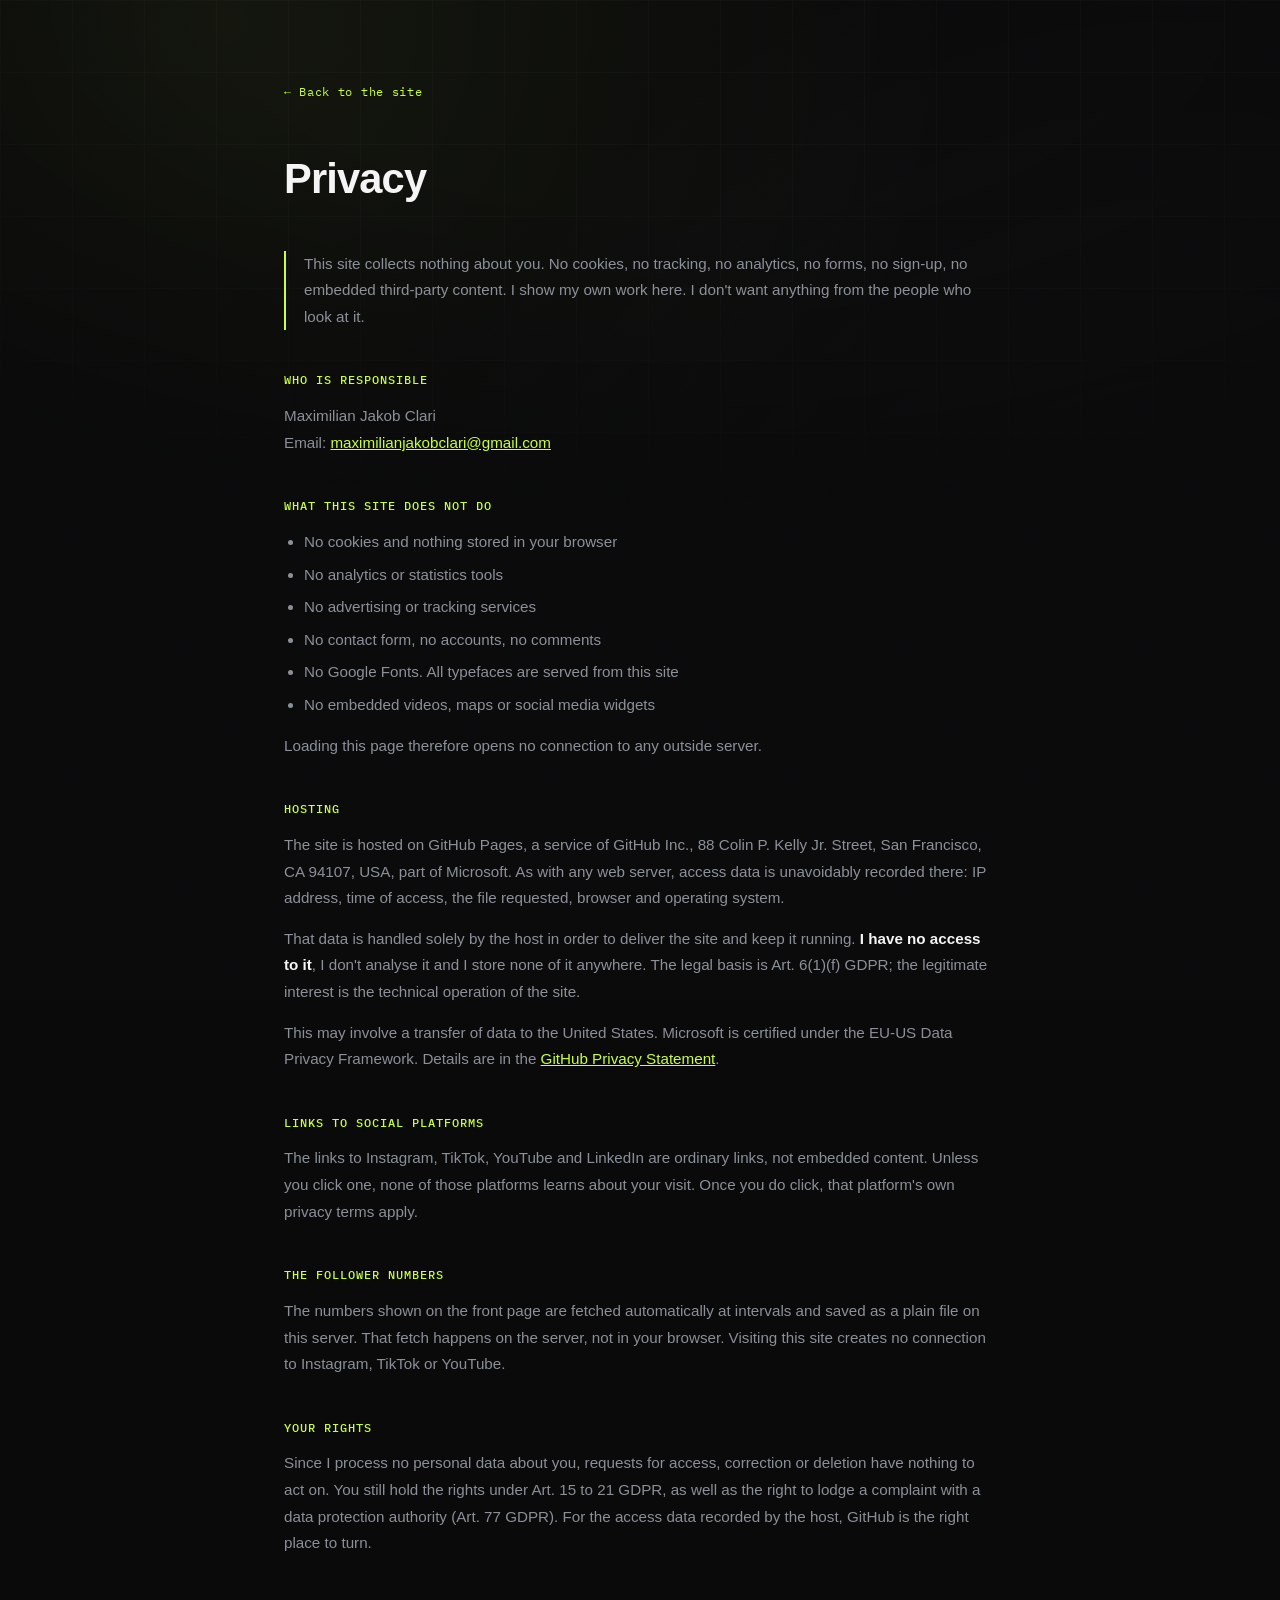
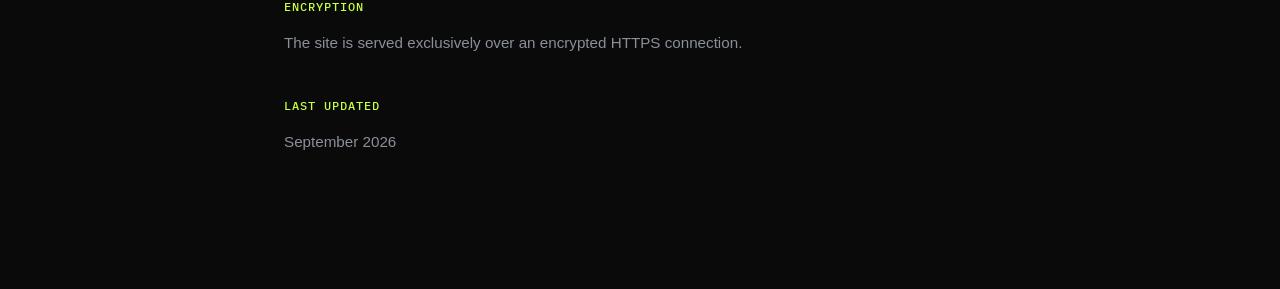
==== privacy.html @ 89ada07c "Add portfolio site Static single-page portfolio with a follower counter that syncs daily from YouTub" ====
<!DOCTYPE html>
<html lang="en">
<head>
<meta charset="UTF-8">
<meta name="viewport" content="width=device-width, initial-scale=1.0">
<title>Privacy — Maximilian Jakob Clari</title>
<meta name="robots" content="noindex">
<meta name="referrer" content="no-referrer">
<meta http-equiv="Content-Security-Policy" content="default-src 'none'; img-src 'self' data:; style-src 'self'; font-src 'self'; form-action 'none'; base-uri 'none'">
<link rel="icon" href="data:image/svg+xml,<svg xmlns=%22http://www.w3.org/2000/svg%22 viewBox=%220 0 100 100%22><rect width=%22100%22 height=%22100%22 fill=%22%230a0a0b%22/><text x=%2250%25%22 y=%2258%25%22 font-size=%2260%22 text-anchor=%22middle%22 fill=%22%23c8ff3f%22>M</text></svg>">
<link rel="stylesheet" href="fonts.css">
<link rel="stylesheet" href="style.css">
</head>
<body>
<div class="ambient"></div>
<div class="grain"></div>

<main class="legal">
  <a class="legal-back" href="index.html">&larr; Back to the site</a>
  <h1>Privacy</h1>

  <p class="legal-lead">
    This site collects nothing about you. No cookies, no tracking, no analytics,
    no forms, no sign-up, no embedded third-party content. I show my own work
    here. I don't want anything from the people who look at it.
  </p>

  <h2>Who is responsible</h2>
  <p>
    Maximilian Jakob Clari<br>
    Email: <a href="mailto:maximilianjakobclari@gmail.com">maximilianjakobclari@gmail.com</a>
  </p>

  <h2>What this site does not do</h2>
  <ul>
    <li>No cookies and nothing stored in your browser</li>
    <li>No analytics or statistics tools</li>
    <li>No advertising or tracking services</li>
    <li>No contact form, no accounts, no comments</li>
    <li>No Google Fonts. All typefaces are served from this site</li>
    <li>No embedded videos, maps or social media widgets</li>
  </ul>
  <p>
    Loading this page therefore opens no connection to any outside server.
  </p>

  <h2>Hosting</h2>
  <p>
    The site is hosted on GitHub Pages, a service of GitHub Inc.,
    88 Colin P. Kelly Jr. Street, San Francisco, CA 94107, USA, part of Microsoft.
    As with any web server, access data is unavoidably recorded there: IP address,
    time of access, the file requested, browser and operating system.
  </p>
  <p>
    That data is handled solely by the host in order to deliver the site and keep
    it running. <strong>I have no access to it</strong>, I don't analyse it and I
    store none of it anywhere. The legal basis is Art. 6(1)(f) GDPR; the
    legitimate interest is the technical operation of the site.
  </p>
  <p>
    This may involve a transfer of data to the United States. Microsoft is
    certified under the EU-US Data Privacy Framework. Details are in the
    <a href="https://docs.github.com/site-policy/privacy-policies/github-general-privacy-statement" target="_blank" rel="noopener noreferrer">GitHub Privacy Statement</a>.
  </p>

  <h2>Links to social platforms</h2>
  <p>
    The links to Instagram, TikTok, YouTube and LinkedIn are ordinary links, not
    embedded content. Unless you click one, none of those platforms learns about
    your visit. Once you do click, that platform's own privacy terms apply.
  </p>

  <h2>The follower numbers</h2>
  <p>
    The numbers shown on the front page are fetched automatically at intervals
    and saved as a plain file on this server. That fetch happens on the server,
    not in your browser. Visiting this site creates no connection to Instagram,
    TikTok or YouTube.
  </p>

  <h2>Your rights</h2>
  <p>
    Since I process no personal data about you, requests for access, correction
    or deletion have nothing to act on. You still hold the rights under
    Art. 15 to 21 GDPR, as well as the right to lodge a complaint with a data
    protection authority (Art. 77 GDPR). For the access data recorded by the
    host, GitHub is the right place to turn.
  </p>

  <h2>Encryption</h2>
  <p>
    The site is served exclusively over an encrypted HTTPS connection.
  </p>

  <h2>Last updated</h2>
  <p>September 2026</p>
</main>
</body>
</html>
---- fonts.css ----
/* Self-hosted so no visitor request ever reaches Google's servers.
   Subset to latin + latin-ext, which covers German umlauts. */

/* latin-ext */
@font-face {
  font-family: 'Bricolage Grotesque';
  font-style: normal;
  font-weight: 500;
  font-stretch: 100%;
  font-display: swap;
  src: url(assets/fonts/bricolage-grotesque-500-normal-latin-ext.woff2) format('woff2');
  unicode-range: U+0100-02BA, U+02BD-02C5, U+02C7-02CC, U+02CE-02D7, U+02DD-02FF, U+0304, U+0308, U+0329, U+1D00-1DBF, U+1E00-1E9F, U+1EF2-1EFF, U+2020, U+20A0-20AB, U+20AD-20C0, U+2113, U+2C60-2C7F, U+A720-A7FF;
}
/* latin */
@font-face {
  font-family: 'Bricolage Grotesque';
  font-style: normal;
  font-weight: 500;
  font-stretch: 100%;
  font-display: swap;
  src: url(assets/fonts/bricolage-grotesque-500-normal-latin.woff2) format('woff2');
  unicode-range: U+0000-00FF, U+0131, U+0152-0153, U+02BB-02BC, U+02C6, U+02DA, U+02DC, U+0304, U+0308, U+0329, U+2000-206F, U+20AC, U+2122, U+2191, U+2193, U+2212, U+2215, U+FEFF, U+FFFD;
}
/* latin-ext */
@font-face {
  font-family: 'Bricolage Grotesque';
  font-style: normal;
  font-weight: 600;
  font-stretch: 100%;
  font-display: swap;
  src: url(assets/fonts/bricolage-grotesque-600-normal-latin-ext.woff2) format('woff2');
  unicode-range: U+0100-02BA, U+02BD-02C5, U+02C7-02CC, U+02CE-02D7, U+02DD-02FF, U+0304, U+0308, U+0329, U+1D00-1DBF, U+1E00-1E9F, U+1EF2-1EFF, U+2020, U+20A0-20AB, U+20AD-20C0, U+2113, U+2C60-2C7F, U+A720-A7FF;
}
/* latin */
@font-face {
  font-family: 'Bricolage Grotesque';
  font-style: normal;
  font-weight: 600;
  font-stretch: 100%;
  font-display: swap;
  src: url(assets/fonts/bricolage-grotesque-600-normal-latin.woff2) format('woff2');
  unicode-range: U+0000-00FF, U+0131, U+0152-0153, U+02BB-02BC, U+02C6, U+02DA, U+02DC, U+0304, U+0308, U+0329, U+2000-206F, U+20AC, U+2122, U+2191, U+2193, U+2212, U+2215, U+FEFF, U+FFFD;
}
/* latin-ext */
@font-face {
  font-family: 'Bricolage Grotesque';
  font-style: normal;
  font-weight: 700;
  font-stretch: 100%;
  font-display: swap;
  src: url(assets/fonts/bricolage-grotesque-700-normal-latin-ext.woff2) format('woff2');
  unicode-range: U+0100-02BA, U+02BD-02C5, U+02C7-02CC, U+02CE-02D7, U+02DD-02FF, U+0304, U+0308, U+0329, U+1D00-1DBF, U+1E00-1E9F, U+1EF2-1EFF, U+2020, U+20A0-20AB, U+20AD-20C0, U+2113, U+2C60-2C7F, U+A720-A7FF;
}
/* latin */
@font-face {
  font-family: 'Bricolage Grotesque';
  font-style: normal;
  font-weight: 700;
  font-stretch: 100%;
  font-display: swap;
  src: url(assets/fonts/bricolage-grotesque-700-normal-latin.woff2) format('woff2');
  unicode-range: U+0000-00FF, U+0131, U+0152-0153, U+02BB-02BC, U+02C6, U+02DA, U+02DC, U+0304, U+0308, U+0329, U+2000-206F, U+20AC, U+2122, U+2191, U+2193, U+2212, U+2215, U+FEFF, U+FFFD;
}
/* latin-ext */
@font-face {
  font-family: 'IBM Plex Mono';
  font-style: normal;
  font-weight: 400;
  font-display: swap;
  src: url(assets/fonts/ibm-plex-mono-400-normal-latin-ext.woff2) format('woff2');
  unicode-range: U+0100-02BA, U+02BD-02C5, U+02C7-02CC, U+02CE-02D7, U+02DD-02FF, U+0304, U+0308, U+0329, U+1D00-1DBF, U+1E00-1E9F, U+1EF2-1EFF, U+2020, U+20A0-20AB, U+20AD-20C0, U+2113, U+2C60-2C7F, U+A720-A7FF;
}
/* latin */
@font-face {
  font-family: 'IBM Plex Mono';
  font-style: normal;
  font-weight: 400;
  font-display: swap;
  src: url(assets/fonts/ibm-plex-mono-400-normal-latin.woff2) format('woff2');
  unicode-range: U+0000-00FF, U+0131, U+0152-0153, U+02BB-02BC, U+02C6, U+02DA, U+02DC, U+0304, U+0308, U+0329, U+2000-206F, U+20AC, U+2122, U+2191, U+2193, U+2212, U+2215, U+FEFF, U+FFFD;
}
/* latin-ext */
@font-face {
  font-family: 'IBM Plex Mono';
  font-style: normal;
  font-weight: 500;
  font-display: swap;
  src: url(assets/fonts/ibm-plex-mono-500-normal-latin-ext.woff2) format('woff2');
  unicode-range: U+0100-02BA, U+02BD-02C5, U+02C7-02CC, U+02CE-02D7, U+02DD-02FF, U+0304, U+0308, U+0329, U+1D00-1DBF, U+1E00-1E9F, U+1EF2-1EFF, U+2020, U+20A0-20AB, U+20AD-20C0, U+2113, U+2C60-2C7F, U+A720-A7FF;
}
/* latin */
@font-face {
  font-family: 'IBM Plex Mono';
  font-style: normal;
  font-weight: 500;
  font-display: swap;
  src: url(assets/fonts/ibm-plex-mono-500-normal-latin.woff2) format('woff2');
  unicode-range: U+0000-00FF, U+0131, U+0152-0153, U+02BB-02BC, U+02C6, U+02DA, U+02DC, U+0304, U+0308, U+0329, U+2000-206F, U+20AC, U+2122, U+2191, U+2193, U+2212, U+2215, U+FEFF, U+FFFD;
}
/* latin-ext */
@font-face {
  font-family: 'Instrument Sans';
  font-style: normal;
  font-weight: 400;
  font-stretch: 100%;
  font-display: swap;
  src: url(assets/fonts/instrument-sans-400-normal-latin-ext.woff2) format('woff2');
  unicode-range: U+0100-02BA, U+02BD-02C5, U+02C7-02CC, U+02CE-02D7, U+02DD-02FF, U+0304, U+0308, U+0329, U+1D00-1DBF, U+1E00-1E9F, U+1EF2-1EFF, U+2020, U+20A0-20AB, U+20AD-20C0, U+2113, U+2C60-2C7F, U+A720-A7FF;
}
/* latin */
@font-face {
  font-family: 'Instrument Sans';
  font-style: normal;
  font-weight: 400;
  font-stretch: 100%;
  font-display: swap;
  src: url(assets/fonts/instrument-sans-400-normal-latin.woff2) format('woff2');
  unicode-range: U+0000-00FF, U+0131, U+0152-0153, U+02BB-02BC, U+02C6, U+02DA, U+02DC, U+0304, U+0308, U+0329, U+2000-206F, U+20AC, U+2122, U+2191, U+2193, U+2212, U+2215, U+FEFF, U+FFFD;
}
/* latin-ext */
@font-face {
  font-family: 'Instrument Sans';
  font-style: normal;
  font-weight: 500;
  font-stretch: 100%;
  font-display: swap;
  src: url(assets/fonts/instrument-sans-500-normal-latin-ext.woff2) format('woff2');
  unicode-range: U+0100-02BA, U+02BD-02C5, U+02C7-02CC, U+02CE-02D7, U+02DD-02FF, U+0304, U+0308, U+0329, U+1D00-1DBF, U+1E00-1E9F, U+1EF2-1EFF, U+2020, U+20A0-20AB, U+20AD-20C0, U+2113, U+2C60-2C7F, U+A720-A7FF;
}
/* latin */
@font-face {
  font-family: 'Instrument Sans';
  font-style: normal;
  font-weight: 500;
  font-stretch: 100%;
  font-display: swap;
  src: url(assets/fonts/instrument-sans-500-normal-latin.woff2) format('woff2');
  unicode-range: U+0000-00FF, U+0131, U+0152-0153, U+02BB-02BC, U+02C6, U+02DA, U+02DC, U+0304, U+0308, U+0329, U+2000-206F, U+20AC, U+2122, U+2191, U+2193, U+2212, U+2215, U+FEFF, U+FFFD;
}
/* latin-ext */
@font-face {
  font-family: 'Instrument Sans';
  font-style: normal;
  font-weight: 600;
  font-stretch: 100%;
  font-display: swap;
  src: url(assets/fonts/instrument-sans-600-normal-latin-ext.woff2) format('woff2');
  unicode-range: U+0100-02BA, U+02BD-02C5, U+02C7-02CC, U+02CE-02D7, U+02DD-02FF, U+0304, U+0308, U+0329, U+1D00-1DBF, U+1E00-1E9F, U+1EF2-1EFF, U+2020, U+20A0-20AB, U+20AD-20C0, U+2113, U+2C60-2C7F, U+A720-A7FF;
}
/* latin */
@font-face {
  font-family: 'Instrument Sans';
  font-style: normal;
  font-weight: 600;
  font-stretch: 100%;
  font-display: swap;
  src: url(assets/fonts/instrument-sans-600-normal-latin.woff2) format('woff2');
  unicode-range: U+0000-00FF, U+0131, U+0152-0153, U+02BB-02BC, U+02C6, U+02DA, U+02DC, U+0304, U+0308, U+0329, U+2000-206F, U+20AC, U+2122, U+2191, U+2193, U+2212, U+2215, U+FEFF, U+FFFD;
}
/* latin-ext */
@font-face {
  font-family: 'Instrument Serif';
  font-style: italic;
  font-weight: 400;
  font-display: swap;
  src: url(assets/fonts/instrument-serif-400-italic-latin-ext.woff2) format('woff2');
  unicode-range: U+0100-02BA, U+02BD-02C5, U+02C7-02CC, U+02CE-02D7, U+02DD-02FF, U+0304, U+0308, U+0329, U+1D00-1DBF, U+1E00-1E9F, U+1EF2-1EFF, U+2020, U+20A0-20AB, U+20AD-20C0, U+2113, U+2C60-2C7F, U+A720-A7FF;
}
/* latin */
@font-face {
  font-family: 'Instrument Serif';
  font-style: italic;
  font-weight: 400;
  font-display: swap;
  src: url(assets/fonts/instrument-serif-400-italic-latin.woff2) format('woff2');
  unicode-range: U+0000-00FF, U+0131, U+0152-0153, U+02BB-02BC, U+02C6, U+02DA, U+02DC, U+0304, U+0308, U+0329, U+2000-206F, U+20AC, U+2122, U+2191, U+2193, U+2212, U+2215, U+FEFF, U+FFFD;
}
/* latin-ext */
@font-face {
  font-family: 'Instrument Serif';
  font-style: normal;
  font-weight: 400;
  font-display: swap;
  src: url(assets/fonts/instrument-serif-400-normal-latin-ext.woff2) format('woff2');
  unicode-range: U+0100-02BA, U+02BD-02C5, U+02C7-02CC, U+02CE-02D7, U+02DD-02FF, U+0304, U+0308, U+0329, U+1D00-1DBF, U+1E00-1E9F, U+1EF2-1EFF, U+2020, U+20A0-20AB, U+20AD-20C0, U+2113, U+2C60-2C7F, U+A720-A7FF;
}
/* latin */
@font-face {
  font-family: 'Instrument Serif';
  font-style: normal;
  font-weight: 400;
  font-display: swap;
  src: url(assets/fonts/instrument-serif-400-normal-latin.woff2) format('woff2');
  unicode-range: U+0000-00FF, U+0131, U+0152-0153, U+02BB-02BC, U+02C6, U+02DA, U+02DC, U+0304, U+0308, U+0329, U+2000-206F, U+20AC, U+2122, U+2191, U+2193, U+2212, U+2215, U+FEFF, U+FFFD;
}
---- style.css ----
:root {
  --bg: #0a0a0b;
  --bg-elevated: #111214;
  --border: rgba(255, 255, 255, 0.08);
  --border-strong: rgba(255, 255, 255, 0.18);
  --text: #f5f5f6;
  --text-dim: #8a8f98;
  --text-faint: #55585f;
  --accent: #c8ff3f;
  --accent-dim: rgba(200, 255, 63, 0.12);
  --font-serif: 'Instrument Serif', serif;
  --font-display: 'Bricolage Grotesque', sans-serif;
  --font-body: 'Instrument Sans', sans-serif;
  --font-mono: 'IBM Plex Mono', monospace;
  --sidebar-w: 280px;
}

* { margin: 0; padding: 0; box-sizing: border-box; }

html { scroll-behavior: smooth; }

body {
  background: var(--bg);
  color: var(--text);
  font-family: var(--font-body);
  font-size: 15px;
  line-height: 1.5;
}

body.modal-open { overflow: hidden; }

a { color: inherit; }

/* Grain overlay */
.grain {
  position: fixed;
  inset: -100px;
  z-index: 100;
  pointer-events: none;
  opacity: 0.045;
  mix-blend-mode: overlay;
  background-image: url("data:image/svg+xml,%3Csvg xmlns='http://www.w3.org/2000/svg' width='120' height='120'%3E%3Cfilter id='n'%3E%3CfeTurbulence type='fractalNoise' baseFrequency='0.9' numOctaves='2' stitchTiles='stitch'/%3E%3C/filter%3E%3Crect width='100%25' height='100%25' filter='url(%23n)'/%3E%3C/svg%3E");
}

/* Ambient background — a faint grid plus one slow-drifting glow, so the page
   has depth without turning into a gradient wallpaper. Sits behind everything. */
.ambient {
  position: fixed;
  inset: 0;
  z-index: -1;
  pointer-events: none;
  background-image:
    linear-gradient(rgba(255, 255, 255, 0.021) 1px, transparent 1px),
    linear-gradient(90deg, rgba(255, 255, 255, 0.021) 1px, transparent 1px);
  background-size: 72px 72px;
  -webkit-mask-image: radial-gradient(ellipse 90% 60% at 50% 0%, #000 35%, transparent 100%);
  mask-image: radial-gradient(ellipse 90% 60% at 50% 0%, #000 35%, transparent 100%);
}

.ambient::after {
  content: "";
  position: absolute;
  inset: -25%;
  background:
    radial-gradient(circle at 28% 18%, rgba(200, 255, 63, 0.05), transparent 42%),
    radial-gradient(circle at 78% 68%, rgba(255, 255, 255, 0.035), transparent 46%);
  animation: ambient-drift 32s ease-in-out infinite alternate;
}

@keyframes ambient-drift {
  to { transform: translate3d(3%, -4%, 0) scale(1.1); }
}

/* Abstract board scan for the chess tile — a checkerboard being read by a
   sweeping scan line. Placeholder visual, no image asset needed. */
.board-viz {
  position: relative;
  width: 100%;
  max-width: 230px;
  aspect-ratio: 1;
  margin: 32px 0;
  border: 1px solid var(--border);
  overflow: hidden;
  background-image: repeating-conic-gradient(
    rgba(255, 255, 255, 0.045) 0% 25%,
    transparent 0% 50%
  );
  background-size: 25% 25%;
}

.board-viz::before {
  content: "";
  position: absolute;
  inset: 0;
  background: linear-gradient(
    transparent 0%,
    rgba(200, 255, 63, 0.16) 45%,
    rgba(200, 255, 63, 0.3) 50%,
    rgba(200, 255, 63, 0.16) 55%,
    transparent 100%
  );
  height: 34%;
  animation: board-scan 4.2s cubic-bezier(0.6, 0, 0.4, 1) infinite;
}

.board-viz::after {
  content: "";
  position: absolute;
  inset: 10px;
  opacity: 0.4;
  background:
    linear-gradient(var(--accent), var(--accent)) 0 0 / 13px 1px no-repeat,
    linear-gradient(var(--accent), var(--accent)) 0 0 / 1px 13px no-repeat,
    linear-gradient(var(--accent), var(--accent)) 100% 0 / 13px 1px no-repeat,
    linear-gradient(var(--accent), var(--accent)) 100% 0 / 1px 13px no-repeat,
    linear-gradient(var(--accent), var(--accent)) 0 100% / 13px 1px no-repeat,
    linear-gradient(var(--accent), var(--accent)) 0 100% / 1px 13px no-repeat,
    linear-gradient(var(--accent), var(--accent)) 100% 100% / 13px 1px no-repeat,
    linear-gradient(var(--accent), var(--accent)) 100% 100% / 1px 13px no-repeat;
}

@keyframes board-scan {
  0%   { transform: translateY(-120%); }
  50%  { transform: translateY(320%); }
  100% { transform: translateY(-120%); }
}

@media (prefers-reduced-motion: reduce) {
  .ambient::after, .board-viz::before { animation: none; }
}

/* Intro splash — the JS derives its timing from the word count, so editing
   the sentence in index.html needs no changes here. */
.splash {
  position: fixed;
  inset: 0;
  z-index: 200;
  display: flex;
  flex-direction: column;
  align-items: center;
  justify-content: center;
  gap: 40px;
  padding: 32px;
  background: var(--bg);
  transition: opacity 0.55s ease, visibility 0.55s;
}

.splash.done {
  opacity: 0;
  visibility: hidden;
  pointer-events: none;
}

.splash-line {
  font-family: var(--font-display);
  font-size: clamp(1.5rem, 4.4vw, 3rem);
  font-weight: 700;
  letter-spacing: -0.02em;
  line-height: 1.25;
  max-width: 16ch;
  text-align: center;
}

.splash-line em {
  font-family: var(--font-serif);
  font-style: italic;
  font-weight: 400;
  color: var(--accent);
}

.splash-skip {
  font-family: var(--font-mono);
  font-size: 0.68rem;
  letter-spacing: 0.12em;
  text-transform: uppercase;
  color: var(--text-faint);
  opacity: 0;
  animation: splash-skip-in 0.5s ease 1.4s forwards;
}

@keyframes splash-skip-in { to { opacity: 1; } }

body.splash-active { overflow: hidden; }

/* Without JavaScript nothing would ever add the classes that reveal content,
   so the page must render fully on its own. Lives here rather than in a
   <noscript><style> block, which the site's own CSP forbids. */
@media (scripting: none) {
  .splash { display: none; }
  .reveal { opacity: 1; transform: none; }
  .kw-inner { opacity: 1; transform: none; }
}

/* Mobile-only top bar — the sidebar is off-canvas on phones, so the name
   would otherwise be invisible until the menu is opened. */
.mobile-bar {
  display: none;
  position: fixed;
  top: 0;
  left: 0;
  right: 0;
  z-index: 40;
  align-items: center;
  gap: 10px;
  padding: 10px 16px;
  background: rgba(10, 10, 11, 0.92);
  backdrop-filter: blur(10px);
  border-bottom: 1px solid var(--border);
}

.mobile-bar-name { font-size: 0.85rem; font-weight: 600; }

.sidebar-backdrop {
  display: none;
  position: fixed;
  inset: 0;
  z-index: 45;
  background: rgba(4, 4, 5, 0.6);
  opacity: 0;
  transition: opacity 0.3s ease;
}

.sidebar-backdrop.show { opacity: 1; }

/* Mobile toggle */
.mobile-toggle {
  display: none;
  margin-left: auto;
  width: 38px;
  height: 38px;
  background: var(--bg-elevated);
  border: 1px solid var(--border);
  border-radius: 6px;
  flex-direction: column;
  align-items: center;
  justify-content: center;
  gap: 5px;
  padding: 0;
  cursor: pointer;
}

.mobile-toggle span {
  width: 18px;
  height: 1px;
  background: var(--text);
}

/* Sidebar */
.sidebar {
  position: fixed;
  top: 0;
  left: 0;
  width: var(--sidebar-w);
  height: 100vh;
  border-right: 1px solid var(--border);
  padding: 48px 32px;
  display: flex;
  flex-direction: column;
  justify-content: space-between;
  z-index: 50;
}

.sidebar-top { display: flex; gap: 12px; align-items: flex-start; }

/* Wordmark: initials read as a mark, unlike an abstract glyph nobody can place. */
.wordmark {
  font-family: var(--font-display);
  font-weight: 700;
  font-size: 0.95rem;
  letter-spacing: 0.02em;
  line-height: 1.4;
  white-space: nowrap;
}

.wordmark i { color: var(--accent); font-style: normal; }

.sidebar-name {
  font-size: 0.95rem;
  font-weight: 600;
  line-height: 1.4;
}

.sidebar-role {
  font-family: var(--font-mono);
  font-size: 0.72rem;
  color: var(--text-dim);
  margin-top: 4px;
  letter-spacing: 0.02em;
}

.sidebar-nav {
  display: flex;
  flex-direction: column;
  gap: 4px;
}

.nav-link {
  display: flex;
  align-items: center;
  gap: 10px;
  text-decoration: none;
  color: var(--text-faint);
  font-family: var(--font-mono);
  font-size: 0.8rem;
  padding: 8px 0;
  transition: color 0.25s;
  width: fit-content;
}

.nav-num { font-size: 0.7rem; color: var(--text-faint); transition: color 0.25s; }

.nav-link:hover, .nav-link.active { color: var(--text); }
.nav-link.active .nav-num { color: var(--accent); }

.sidebar-socials {
  display: flex;
  gap: 18px;
}

.sidebar-socials a {
  font-family: var(--font-mono);
  font-size: 0.72rem;
  text-decoration: none;
  color: var(--text-faint);
  transition: color 0.25s;
}

.sidebar-socials a:hover { color: var(--accent); }

/* Main */
main { margin-left: var(--sidebar-w); }

section {
  padding: 140px 72px;
  max-width: 1080px;
  margin: 0 auto;
}

.section-num {
  font-family: var(--font-mono);
  font-size: 0.75rem;
  color: var(--accent);
  letter-spacing: 0.05em;
  margin-bottom: 20px;
}

.section-title {
  font-family: var(--font-display);
  font-weight: 700;
  font-size: clamp(1.7rem, 3vw, 2.3rem);
  margin-bottom: 56px;
  letter-spacing: -0.01em;
}

/* Kinetic type + reveal */
.kw { display: inline-block; overflow: hidden; vertical-align: top; }
.kw-inner {
  display: inline-block;
  transform: translateY(115%);
  opacity: 0;
  transition: transform 0.75s cubic-bezier(0.19, 1, 0.22, 1), opacity 0.5s ease;
  transition-delay: var(--d, 0ms);
}
.kinetic.visible .kw-inner { transform: translateY(0); opacity: 1; }

.reveal {
  opacity: 0;
  transform: translateY(24px);
  transition: opacity 0.8s ease, transform 0.8s ease;
}
.reveal.visible { opacity: 1; transform: translateY(0); }

/* Intro */
.intro {
  min-height: 100vh;
  display: flex;
  flex-direction: column;
  justify-content: center;
  padding-top: 100px;
  padding-bottom: 100px;
}

.intro-copy { display: flex; flex-direction: column; justify-content: center; }

.eyebrow {
  font-family: var(--font-mono);
  color: var(--accent);
  font-size: 0.78rem;
  letter-spacing: 0.12em;
  margin-bottom: 28px;
}

.headline {
  font-family: var(--font-display);
  font-weight: 700;
  font-size: clamp(2.4rem, 5vw, 4rem);
  line-height: 1.1;
  letter-spacing: -0.02em;
  margin-bottom: 32px;
}

.headline em {
  font-family: var(--font-serif);
  font-style: italic;
  font-weight: 400;
  color: var(--accent);
}

.intro-sub {
  font-size: 1.05rem;
  color: var(--text-dim);
  max-width: 520px;
  line-height: 1.7;
  margin-bottom: 48px;
}

.intro-stats {
  display: flex;
  gap: 48px;
  margin-bottom: 56px;
  padding-top: 32px;
  border-top: 1px solid var(--border);
  max-width: 520px;
}

.stat { display: flex; flex-direction: column; gap: 6px; }

.stat-label {
  font-family: var(--font-mono);
  font-size: 0.7rem;
  color: var(--text-faint);
  letter-spacing: 0.05em;
}

.stat-val { font-family: var(--font-mono); font-size: 1.1rem; color: var(--text); }

.intro-links { display: flex; gap: 36px; }

.mag-link {
  display: inline-flex;
  align-items: center;
  gap: 8px;
  text-decoration: none;
  color: var(--text);
  font-weight: 500;
  font-size: 0.95rem;
  padding: 4px 0;
  border-bottom: 1px solid var(--border-strong);
  transition: border-color 0.3s, color 0.3s;
}

.mag-link span { transition: transform 0.3s; color: var(--accent); }
.mag-link:hover { color: var(--accent); border-color: var(--accent); }
.mag-link:hover span { transform: translateX(4px); }

/* Reach / orbit */
.orbit-wrap {
  position: relative;
  width: min(420px, 100%);
  aspect-ratio: 1;
  margin: 0 auto 32px;
  display: flex;
  align-items: center;
  justify-content: center;
}

.orbit-wrap::before {
  content: "";
  position: absolute;
  width: 81%;
  height: 81%;
  border: 1px dashed var(--border);
  border-radius: 50%;
}

.orbit-center {
  position: relative;
  z-index: 2;
  display: flex;
  flex-direction: column;
  align-items: center;
  gap: 8px;
  text-align: center;
  pointer-events: none;
}

.orbit-total {
  font-family: var(--font-display);
  font-weight: 700;
  font-size: 3.2rem;
  letter-spacing: -0.02em;
  transition: color 0.3s;
}

.orbit-total-label {
  font-family: var(--font-mono);
  font-size: 0.72rem;
  color: var(--text-faint);
  letter-spacing: 0.06em;
  text-transform: uppercase;
}

.orbit-ring {
  position: absolute;
  inset: 0;
}

.orbit-node {
  position: absolute;
  top: 50%;
  left: 50%;
  transform: translate(-50%, -50%);
  display: flex;
  flex-direction: column;
  align-items: center;
  gap: 4px;
  width: 76px;
  height: 76px;
  border-radius: 50%;
  background: var(--bg-elevated);
  border: 1px solid var(--border);
  text-decoration: none;
  color: var(--text-dim);
  justify-content: center;
  transition: border-color 0.3s, color 0.3s, background 0.3s;
}

.orbit-node.dimmed { opacity: 0.35; }

.orbit-node:hover, .orbit-node.hovered {
  border-color: var(--accent);
  color: var(--text);
  background: var(--accent-dim);
}

.orbit-icon { font-size: 0.95rem; color: var(--accent); }
.orbit-count { font-family: var(--font-mono); font-size: 0.75rem; }

.reach-updated {
  text-align: center;
  font-family: var(--font-mono);
  font-size: 0.72rem;
  color: var(--text-faint);
}



/* Bento grid */
.bento {
  display: grid;
  grid-template-columns: repeat(3, 1fr);
  grid-template-rows: auto auto;
  gap: 1px;
  background: var(--border);
  border: 1px solid var(--border);
}

.bento-tile {
  background: var(--bg);
  padding: 40px;
  display: flex;
  flex-direction: column;
  transition: background 0.3s;
}

.bento-tile[data-modal] { cursor: pointer; }

.bento-tile:hover { background: var(--bg-elevated); }

.bento-tile[data-modal]:focus-visible {
  outline: 1px solid var(--accent);
  outline-offset: -1px;
}

.tile-open {
  margin-top: 24px;
  font-family: var(--font-mono);
  font-size: 0.72rem;
  letter-spacing: 0.06em;
  color: var(--text-faint);
  transition: color 0.3s;
}

.tile-open i { font-style: normal; display: inline-block; transition: transform 0.3s; }

.bento-tile:hover .tile-open { color: var(--accent); }
.bento-tile:hover .tile-open i { transform: translateX(5px); }

.bento-flagship { grid-column: span 2; grid-row: span 2; }
.bento-stack { grid-row: span 1; }

.tile-top {
  display: flex;
  justify-content: space-between;
  align-items: center;
  margin-bottom: 24px;
}

.tile-tag {
  display: inline-flex;
  align-items: center;
  gap: 8px;
  font-family: var(--font-mono);
  font-size: 0.7rem;
  letter-spacing: 0.06em;
  color: var(--text-dim);
}

.tile-tag i {
  width: 6px;
  height: 6px;
  border-radius: 50%;
  background: currentColor;
}

.tag-live { color: var(--accent); }
.tag-live i { box-shadow: 0 0 6px var(--accent); animation: blink-dot 1.6s ease-in-out infinite; }
.tag-early { color: var(--text-dim); }
.tag-stack { color: var(--text-faint); }

@keyframes blink-dot { 50% { opacity: 0.3; } }

.tile-index {
  font-family: var(--font-mono);
  font-size: 0.7rem;
  color: var(--text-faint);
}

.bento-tile h3 {
  font-family: var(--font-display);
  font-weight: 700;
  font-size: 1.5rem;
  margin-bottom: 16px;
  letter-spacing: -0.01em;
}

.bento-flagship h3 { font-size: 2rem; }

.bento-tile p {
  color: var(--text-dim);
  line-height: 1.7;
  font-size: 0.92rem;
  flex-grow: 1;
}

.tile-tags { display: flex; gap: 8px; flex-wrap: wrap; margin-top: 24px; }

.tile-tags span {
  font-family: var(--font-mono);
  font-size: 0.68rem;
  padding: 5px 10px;
  border: 1px solid var(--border);
  color: var(--text-dim);
}

.stack-list { list-style: none; display: flex; flex-direction: column; gap: 14px; }

.stack-list li {
  font-family: var(--font-mono);
  font-size: 0.85rem;
  color: var(--text-dim);
  padding-left: 16px;
  position: relative;
}

.stack-list li::before {
  content: "→";
  position: absolute;
  left: 0;
  color: var(--accent);
}


/* Log */
.log-list { display: flex; flex-direction: column; }

.log-entry {
  display: grid;
  grid-template-columns: 110px 1fr;
  gap: 32px;
  padding: 26px 0;
  border-bottom: 1px solid var(--border);
  transition: padding-left 0.3s, border-color 0.3s;
  text-decoration: none;
  color: inherit;
}

.log-entry:hover { padding-left: 10px; border-color: var(--border-strong); }
.log-entry:hover .log-title { color: var(--accent); }
.log-title { transition: color 0.25s; }

.log-date { font-family: var(--font-mono); font-size: 0.8rem; color: var(--accent); }
.log-date-soon { color: var(--text-faint); font-size: 0.72rem; letter-spacing: 0.06em; text-transform: uppercase; }

.log-title { font-family: var(--font-display); font-weight: 600; font-size: 1.05rem; margin-bottom: 8px; }

.log-desc { color: var(--text-dim); line-height: 1.6; font-size: 0.92rem; }

/* Contact */
.headline-contact { margin-bottom: 20px; }

.contact-links {
  display: flex;
  gap: 32px;
  flex-wrap: wrap;
  margin-top: 40px;
}

/* Modal */
.modal {
  position: fixed;
  inset: 0;
  z-index: 120;
  display: flex;
  align-items: center;
  justify-content: center;
  padding: 40px 24px;
}

/* Must beat the display:flex above — the plain [hidden] UA rule loses to it */
.modal[hidden] { display: none; }

.modal-backdrop {
  position: absolute;
  inset: 0;
  background: rgba(4, 4, 5, 0.82);
  backdrop-filter: blur(6px);
  animation: fade-in 0.25s ease;
}

@keyframes fade-in { from { opacity: 0; } }

.modal-panel {
  position: relative;
  width: min(760px, 100%);
  max-height: 86vh;
  overflow-y: auto;
  background: var(--bg-elevated);
  border: 1px solid var(--border-strong);
  border-radius: 14px;
  padding: 56px;
  animation: modal-in 0.35s cubic-bezier(0.19, 1, 0.22, 1);
}

@keyframes modal-in {
  from { opacity: 0; transform: translateY(24px) scale(0.98); }
}

.modal-close {
  position: absolute;
  top: 20px;
  right: 20px;
  width: 34px;
  height: 34px;
  border-radius: 50%;
  background: transparent;
  border: 1px solid var(--border);
  color: var(--text-dim);
  font-size: 0.8rem;
  cursor: pointer;
  transition: all 0.25s;
}

.modal-close:hover { border-color: var(--accent); color: var(--accent); }

.modal-tag {
  display: inline-flex;
  align-items: center;
  gap: 8px;
  font-family: var(--font-mono);
  font-size: 0.72rem;
  letter-spacing: 0.06em;
  margin-bottom: 18px;
}

.modal-tag i {
  width: 6px;
  height: 6px;
  border-radius: 50%;
  background: currentColor;
}

.modal-title {
  font-family: var(--font-display);
  font-weight: 700;
  font-size: clamp(1.7rem, 3.4vw, 2.4rem);
  letter-spacing: -0.02em;
  margin-bottom: 20px;
}

.modal-lead {
  font-size: 1.05rem;
  line-height: 1.7;
  color: var(--text-dim);
  margin-bottom: 36px;
}

.modal-specs {
  display: grid;
  grid-template-columns: repeat(2, 1fr);
  gap: 1px;
  background: var(--border);
  border: 1px solid var(--border);
  margin-bottom: 40px;
}

.modal-specs div {
  background: var(--bg-elevated);
  padding: 18px 20px;
  display: flex;
  flex-direction: column;
  gap: 6px;
}

.modal-specs span {
  font-family: var(--font-mono);
  font-size: 0.68rem;
  color: var(--text-faint);
  letter-spacing: 0.05em;
  text-transform: uppercase;
}

.modal-specs strong { font-weight: 500; font-size: 0.92rem; }

.modal-h3 {
  font-family: var(--font-mono);
  font-size: 0.75rem;
  font-weight: 500;
  letter-spacing: 0.1em;
  text-transform: uppercase;
  color: var(--accent);
  margin-bottom: 14px;
}

.modal-text {
  color: var(--text-dim);
  line-height: 1.75;
  font-size: 0.95rem;
  margin-bottom: 36px;
}

.modal-steps {
  list-style: none;
  counter-reset: step;
  margin-bottom: 36px;
}

.modal-steps li {
  counter-increment: step;
  position: relative;
  padding-left: 42px;
  margin-bottom: 18px;
  color: var(--text-dim);
  line-height: 1.7;
  font-size: 0.95rem;
}

.modal-steps li::before {
  content: counter(step, decimal-leading-zero);
  position: absolute;
  left: 0;
  top: 1px;
  font-family: var(--font-mono);
  font-size: 0.75rem;
  color: var(--accent);
  border: 1px solid var(--border);
  border-radius: 4px;
  padding: 2px 6px;
}

.modal-steps strong { color: var(--text); font-weight: 600; }

.modal-links { display: flex; gap: 28px; flex-wrap: wrap; }

/* Legal pages */
.legal {
  margin: 0 auto;
  max-width: 760px;
  padding: 80px 24px 120px;
  position: relative;
  z-index: 2;
}

.legal-back {
  display: inline-block;
  font-family: var(--font-mono);
  font-size: 0.72rem;
  letter-spacing: 0.06em;
  color: var(--text-faint);
  text-decoration: none;
  margin-bottom: 48px;
  transition: color 0.25s;
}

.legal-back:hover { color: var(--accent); }

.legal h1 {
  font-family: var(--font-display);
  font-size: clamp(1.9rem, 4vw, 2.6rem);
  font-weight: 700;
  letter-spacing: -0.02em;
  margin-bottom: 40px;
}

.legal h2 {
  font-family: var(--font-mono);
  font-size: 0.78rem;
  font-weight: 500;
  letter-spacing: 0.08em;
  text-transform: uppercase;
  color: var(--accent);
  margin: 40px 0 14px;
}

.legal-lead {
  font-size: 1.05rem;
  line-height: 1.7;
  color: var(--text);
  border-left: 2px solid var(--accent);
  padding-left: 18px;
  margin-bottom: 40px;
}

.legal p, .legal li {
  color: var(--text-dim);
  line-height: 1.75;
  font-size: 0.95rem;
}

.legal p { margin-bottom: 14px; }
.legal ul { margin: 0 0 14px 20px; }
.legal li { margin-bottom: 6px; }
.legal strong { color: var(--text); font-weight: 600; }
.legal a { color: var(--accent); }
.legal code { font-family: var(--font-mono); font-size: 0.88em; }

/* Anything still needing real data before this goes live */
.todo {
  color: #ffc400;
  background: rgba(255, 196, 0, 0.1);
  padding: 1px 6px;
  border-radius: 3px;
  font-family: var(--font-mono);
  font-size: 0.85em;
}

.footer-legal { display: flex; gap: 18px; }

.footer-legal a {
  color: var(--text-faint);
  text-decoration: none;
  transition: color 0.25s;
}

.footer-legal a:hover { color: var(--accent); }

@media (max-width: 560px) {
  .legal { padding: 56px 18px 80px; }
  .legal h1 { margin-bottom: 28px; }
  .legal h2 { margin: 30px 0 10px; }
  .legal p, .legal li { font-size: 0.9rem; line-height: 1.65; }
}

/* Footer */
.footer {
  padding: 48px 72px 64px;
  border-top: 1px solid var(--border);
  color: var(--text-faint);
  font-family: var(--font-mono);
  font-size: 0.75rem;
  display: flex;
  justify-content: space-between;
  max-width: 1080px;
  margin: 0 auto;
}

/* Hover effects only where a real pointer exists — otherwise taps leave
   elements stuck in their hover state on touch screens. */
@media (hover: none) {
  .bento-tile:hover { background: var(--bg); }
  .log-entry:hover { padding-left: 0; }
  .tile-open { color: var(--accent); }
}

/* Responsive */
@media (max-width: 1000px) {
  .mobile-bar { display: flex; }
  .mobile-toggle { display: flex; }

  .sidebar {
    transform: translateX(-100%);
    transition: transform 0.3s ease;
    width: min(280px, 82vw);
    background: var(--bg);
    padding: 32px 28px;
  }
  .sidebar.open { transform: translateX(0); }
  .sidebar-backdrop { display: block; }

  main { margin-left: 0; }

  section { padding: 88px 22px; }
  .intro { padding-top: 110px; padding-bottom: 72px; min-height: auto; }

  .section-title { margin-bottom: 40px; }
  .intro-sub { margin-bottom: 32px; font-size: 1rem; }

  .footer { padding: 40px 22px 56px; flex-direction: column; gap: 8px; }

  .bento { grid-template-columns: 1fr; }
  .bento-flagship { grid-column: span 1; grid-row: span 1; }
  .bento-tile { padding: 28px 24px; }
  .bento-flagship { padding: 28px 24px; }
  .bento-flagship h3 { font-size: 1.5rem; }

  .intro-stats { flex-wrap: wrap; gap: 24px 36px; margin-bottom: 40px; }
  .intro-links { gap: 24px; flex-wrap: wrap; }
  .contact-links { gap: 18px; }

  .log-entry { grid-template-columns: 1fr; gap: 6px; }

  .modal { padding: 12px; }
  .modal-panel { padding: 36px 22px; max-height: 92vh; border-radius: 12px; }
  .modal-specs { grid-template-columns: 1fr; }
  .modal-close { top: 14px; right: 14px; }
  .modal-steps li { padding-left: 36px; }
}

/* Phones — tighter type and spacing so each block can be read at a glance
   instead of scrolling through a wall of text. */
@media (max-width: 560px) {
  section { padding: 60px 18px; }
  .intro { padding-top: 92px; padding-bottom: 56px; }
  .footer { padding: 32px 18px 44px; }

  .headline { font-size: clamp(2rem, 9.5vw, 2.6rem); margin-bottom: 22px; }
  .eyebrow { font-size: 0.68rem; letter-spacing: 0.1em; margin-bottom: 18px; }
  .section-num { font-size: 0.68rem; margin-bottom: 12px; }
  .section-title { font-size: 1.5rem; margin-bottom: 26px; }

  .intro-sub { font-size: 0.92rem; line-height: 1.6; margin-bottom: 20px; }
  .intro-stats { gap: 16px 26px; padding-top: 22px; margin-bottom: 28px; }
  .stat-val { font-size: 0.95rem; }
  .stat-label { font-size: 0.64rem; }
  .intro-links { gap: 18px; }
  .mag-link { font-size: 0.88rem; }

  .orbit-node { width: 58px; height: 58px; }
  .orbit-count { font-size: 0.62rem; }
  .orbit-total { font-size: 2.1rem; }
  .orbit-total-label { font-size: 0.62rem; }
  .reach-updated { font-size: 0.62rem; }

  .bento-tile { padding: 22px 18px; }
  .bento-tile h3, .bento-flagship h3 { font-size: 1.25rem; margin-bottom: 10px; }
  .bento-tile p { font-size: 0.88rem; line-height: 1.6; }
  .tile-tags { margin-top: 16px; gap: 6px; }
  .tile-tags span { font-size: 0.62rem; padding: 4px 8px; }
  .tile-open { margin-top: 16px; font-size: 0.66rem; }
  .board-viz { max-width: 140px; margin: 18px 0; }
  .stack-list { gap: 10px; }
  .stack-list li { font-size: 0.8rem; }

  .log-entry { padding: 18px 0; }
  .log-title { font-size: 0.98rem; margin-bottom: 5px; }
  .log-desc { font-size: 0.86rem; line-height: 1.55; }

  .modal-panel { padding: 30px 18px; }
  .modal-title { font-size: 1.5rem; margin-bottom: 14px; }
  .modal-lead { font-size: 0.95rem; line-height: 1.6; margin-bottom: 26px; }
  .modal-specs { margin-bottom: 28px; }
  .modal-specs div { padding: 14px 16px; }
  .modal-steps li { font-size: 0.9rem; margin-bottom: 12px; }

  .splash-line { max-width: 12ch; }
}
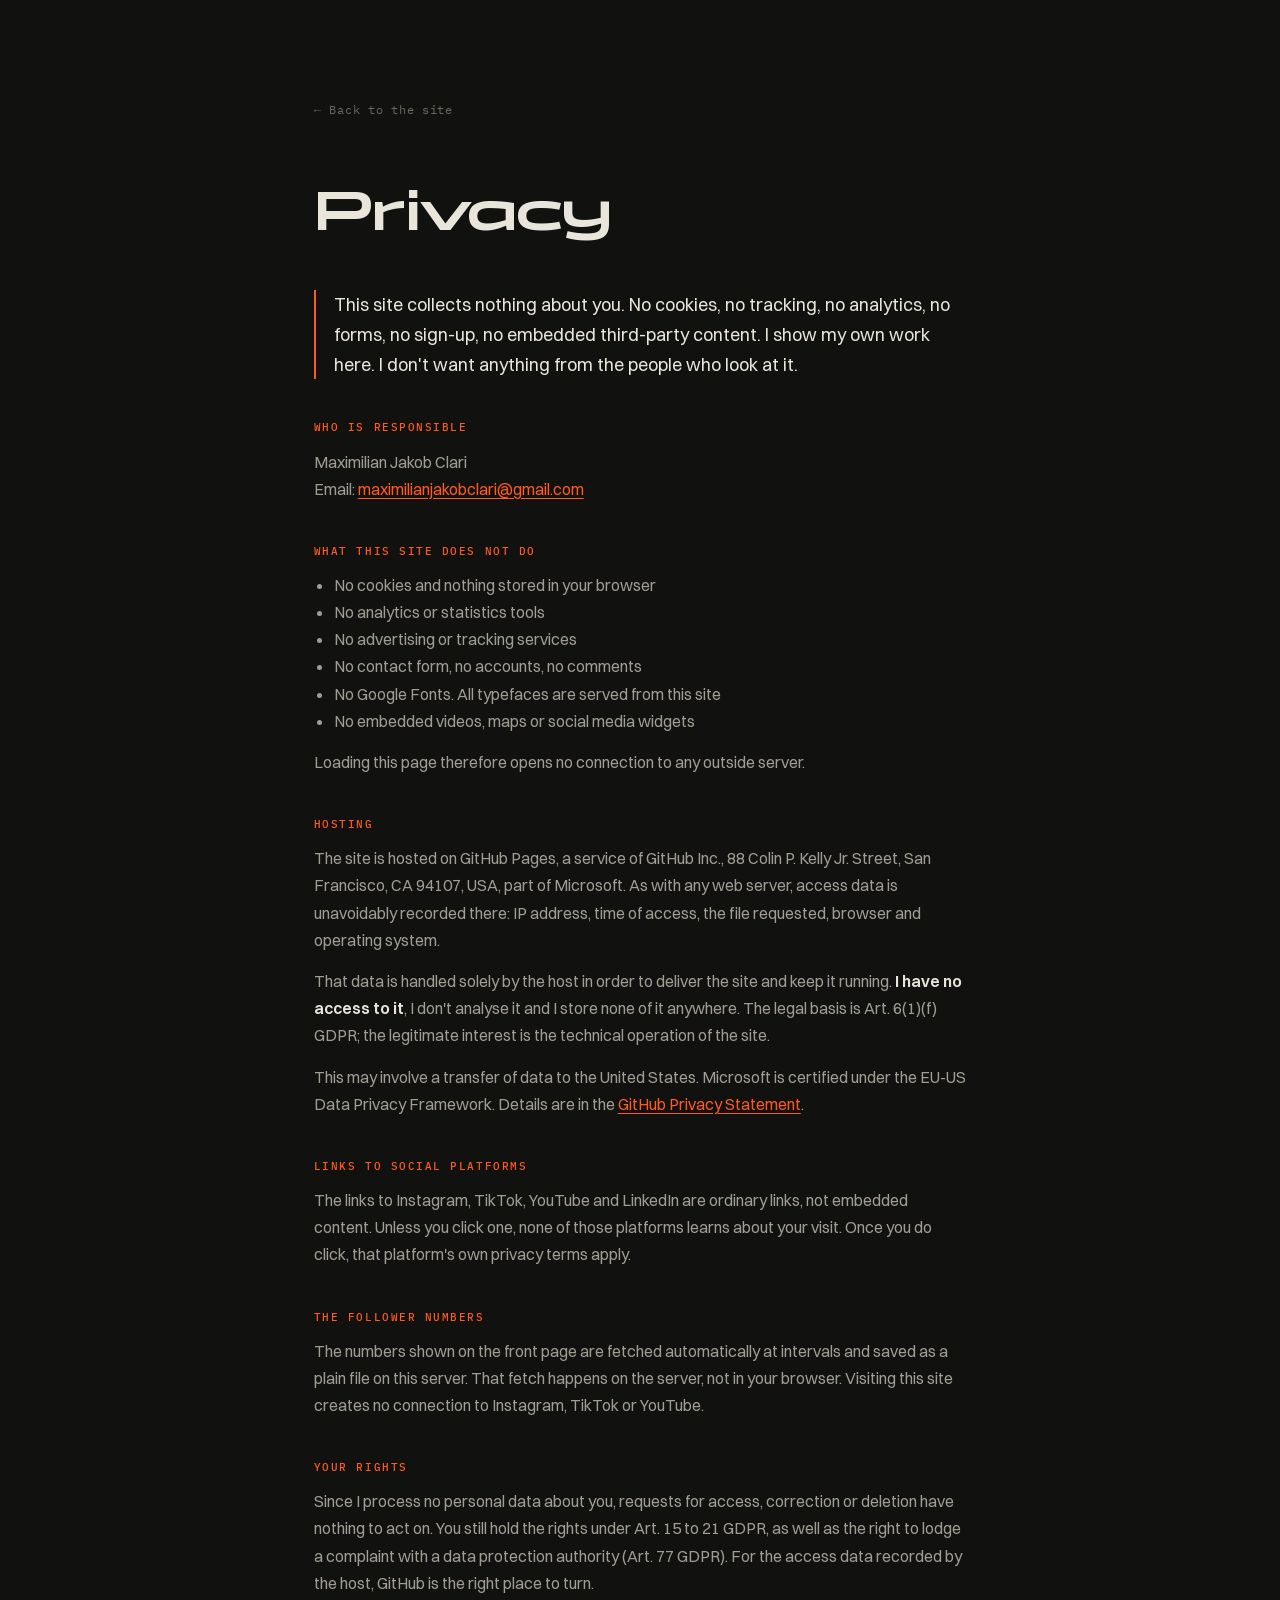
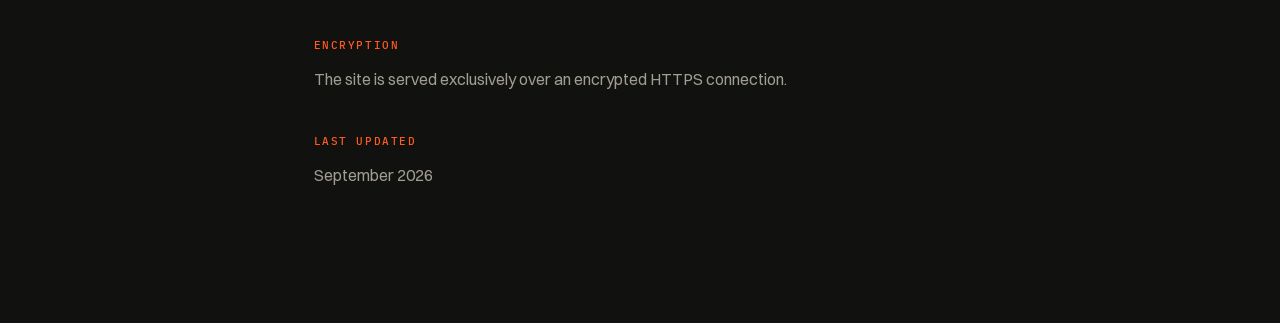
==== commit aed72a4d: "Redesign the site as a technical drawing sheet Each section becomes a numbered sheet, the navigation" ====
--- a/privacy.html
+++ b/privacy.html
@@ -7,13 +7,11 @@
 <meta name="robots" content="noindex">
 <meta name="referrer" content="no-referrer">
 <meta http-equiv="Content-Security-Policy" content="default-src 'none'; img-src 'self' data:; style-src 'self'; font-src 'self'; form-action 'none'; base-uri 'none'">
-<link rel="icon" href="data:image/svg+xml,<svg xmlns=%22http://www.w3.org/2000/svg%22 viewBox=%220 0 100 100%22><rect width=%22100%22 height=%22100%22 fill=%22%230a0a0b%22/><text x=%2250%25%22 y=%2258%25%22 font-size=%2260%22 text-anchor=%22middle%22 fill=%22%23c8ff3f%22>M</text></svg>">
+<link rel="icon" href="data:image/svg+xml,<svg xmlns=%22http://www.w3.org/2000/svg%22 viewBox=%220 0 100 100%22><rect width=%22100%22 height=%22100%22 fill=%22%23111110%22/><text x=%2250%25%22 y=%2260%25%22 font-size=%2258%22 font-family=%22monospace%22 text-anchor=%22middle%22 fill=%22%23ff5a1f%22>M</text></svg>">
 <link rel="stylesheet" href="fonts.css">
 <link rel="stylesheet" href="style.css">
 </head>
 <body>
-<div class="ambient"></div>
-<div class="grain"></div>
 
 <main class="legal">
   <a class="legal-back" href="index.html">&larr; Back to the site</a>
--- a/fonts.css
+++ b/fonts.css
@@ -1,66 +1,55 @@
-/* Self-hosted so no visitor request ever reaches Google's servers.
-   Subset to latin + latin-ext, which covers German umlauts. */
+/* Self-hosted so no visitor request ever reaches a third-party server.
+   Panchang and Switzer: Indian Type Foundry via Fontshare (ITF Free Font
+   License). IBM Plex Mono: SIL Open Font License. */
 
-/* latin-ext */
 @font-face {
-  font-family: 'Bricolage Grotesque';
+  font-family: 'Panchang';
+  src: url(assets/fonts/panchang-500-normal.woff2) format('woff2');
+  font-weight: 500;
   font-style: normal;
+  font-display: swap;
+}
+
+@font-face {
+  font-family: 'Panchang';
+  src: url(assets/fonts/panchang-600-normal.woff2) format('woff2');
+  font-weight: 600;
+  font-style: normal;
+  font-display: swap;
+}
+
+@font-face {
+  font-family: 'Switzer';
+  src: url(assets/fonts/switzer-400-normal.woff2) format('woff2');
+  font-weight: 400;
+  font-style: normal;
+  font-display: swap;
+}
+
+@font-face {
+  font-family: 'Switzer';
+  src: url(assets/fonts/switzer-400-italic.woff2) format('woff2');
+  font-weight: 400;
+  font-style: italic;
+  font-display: swap;
+}
+
+@font-face {
+  font-family: 'Switzer';
+  src: url(assets/fonts/switzer-500-normal.woff2) format('woff2');
   font-weight: 500;
-  font-stretch: 100%;
+  font-style: normal;
   font-display: swap;
-  src: url(assets/fonts/bricolage-grotesque-500-normal-latin-ext.woff2) format('woff2');
-  unicode-range: U+0100-02BA, U+02BD-02C5, U+02C7-02CC, U+02CE-02D7, U+02DD-02FF, U+0304, U+0308, U+0329, U+1D00-1DBF, U+1E00-1E9F, U+1EF2-1EFF, U+2020, U+20A0-20AB, U+20AD-20C0, U+2113, U+2C60-2C7F, U+A720-A7FF;
 }
-/* latin */
+
 @font-face {
-  font-family: 'Bricolage Grotesque';
+  font-family: 'Switzer';
+  src: url(assets/fonts/switzer-600-normal.woff2) format('woff2');
+  font-weight: 600;
   font-style: normal;
-  font-weight: 500;
-  font-stretch: 100%;
   font-display: swap;
-  src: url(assets/fonts/bricolage-grotesque-500-normal-latin.woff2) format('woff2');
-  unicode-range: U+0000-00FF, U+0131, U+0152-0153, U+02BB-02BC, U+02C6, U+02DA, U+02DC, U+0304, U+0308, U+0329, U+2000-206F, U+20AC, U+2122, U+2191, U+2193, U+2212, U+2215, U+FEFF, U+FFFD;
 }
-/* latin-ext */
-@font-face {
-  font-family: 'Bricolage Grotesque';
-  font-style: normal;
-  font-weight: 600;
-  font-stretch: 100%;
-  font-display: swap;
-  src: url(assets/fonts/bricolage-grotesque-600-normal-latin-ext.woff2) format('woff2');
-  unicode-range: U+0100-02BA, U+02BD-02C5, U+02C7-02CC, U+02CE-02D7, U+02DD-02FF, U+0304, U+0308, U+0329, U+1D00-1DBF, U+1E00-1E9F, U+1EF2-1EFF, U+2020, U+20A0-20AB, U+20AD-20C0, U+2113, U+2C60-2C7F, U+A720-A7FF;
-}
-/* latin */
-@font-face {
-  font-family: 'Bricolage Grotesque';
-  font-style: normal;
-  font-weight: 600;
-  font-stretch: 100%;
-  font-display: swap;
-  src: url(assets/fonts/bricolage-grotesque-600-normal-latin.woff2) format('woff2');
-  unicode-range: U+0000-00FF, U+0131, U+0152-0153, U+02BB-02BC, U+02C6, U+02DA, U+02DC, U+0304, U+0308, U+0329, U+2000-206F, U+20AC, U+2122, U+2191, U+2193, U+2212, U+2215, U+FEFF, U+FFFD;
-}
-/* latin-ext */
-@font-face {
-  font-family: 'Bricolage Grotesque';
-  font-style: normal;
-  font-weight: 700;
-  font-stretch: 100%;
-  font-display: swap;
-  src: url(assets/fonts/bricolage-grotesque-700-normal-latin-ext.woff2) format('woff2');
-  unicode-range: U+0100-02BA, U+02BD-02C5, U+02C7-02CC, U+02CE-02D7, U+02DD-02FF, U+0304, U+0308, U+0329, U+1D00-1DBF, U+1E00-1E9F, U+1EF2-1EFF, U+2020, U+20A0-20AB, U+20AD-20C0, U+2113, U+2C60-2C7F, U+A720-A7FF;
-}
-/* latin */
-@font-face {
-  font-family: 'Bricolage Grotesque';
-  font-style: normal;
-  font-weight: 700;
-  font-stretch: 100%;
-  font-display: swap;
-  src: url(assets/fonts/bricolage-grotesque-700-normal-latin.woff2) format('woff2');
-  unicode-range: U+0000-00FF, U+0131, U+0152-0153, U+02BB-02BC, U+02C6, U+02DA, U+02DC, U+0304, U+0308, U+0329, U+2000-206F, U+20AC, U+2122, U+2191, U+2193, U+2212, U+2215, U+FEFF, U+FFFD;
-}
+
 /* latin-ext */
 @font-face {
   font-family: 'IBM Plex Mono';
@@ -97,99 +86,3 @@
   src: url(assets/fonts/ibm-plex-mono-500-normal-latin.woff2) format('woff2');
   unicode-range: U+0000-00FF, U+0131, U+0152-0153, U+02BB-02BC, U+02C6, U+02DA, U+02DC, U+0304, U+0308, U+0329, U+2000-206F, U+20AC, U+2122, U+2191, U+2193, U+2212, U+2215, U+FEFF, U+FFFD;
 }
-/* latin-ext */
-@font-face {
-  font-family: 'Instrument Sans';
-  font-style: normal;
-  font-weight: 400;
-  font-stretch: 100%;
-  font-display: swap;
-  src: url(assets/fonts/instrument-sans-400-normal-latin-ext.woff2) format('woff2');
-  unicode-range: U+0100-02BA, U+02BD-02C5, U+02C7-02CC, U+02CE-02D7, U+02DD-02FF, U+0304, U+0308, U+0329, U+1D00-1DBF, U+1E00-1E9F, U+1EF2-1EFF, U+2020, U+20A0-20AB, U+20AD-20C0, U+2113, U+2C60-2C7F, U+A720-A7FF;
-}
-/* latin */
-@font-face {
-  font-family: 'Instrument Sans';
-  font-style: normal;
-  font-weight: 400;
-  font-stretch: 100%;
-  font-display: swap;
-  src: url(assets/fonts/instrument-sans-400-normal-latin.woff2) format('woff2');
-  unicode-range: U+0000-00FF, U+0131, U+0152-0153, U+02BB-02BC, U+02C6, U+02DA, U+02DC, U+0304, U+0308, U+0329, U+2000-206F, U+20AC, U+2122, U+2191, U+2193, U+2212, U+2215, U+FEFF, U+FFFD;
-}
-/* latin-ext */
-@font-face {
-  font-family: 'Instrument Sans';
-  font-style: normal;
-  font-weight: 500;
-  font-stretch: 100%;
-  font-display: swap;
-  src: url(assets/fonts/instrument-sans-500-normal-latin-ext.woff2) format('woff2');
-  unicode-range: U+0100-02BA, U+02BD-02C5, U+02C7-02CC, U+02CE-02D7, U+02DD-02FF, U+0304, U+0308, U+0329, U+1D00-1DBF, U+1E00-1E9F, U+1EF2-1EFF, U+2020, U+20A0-20AB, U+20AD-20C0, U+2113, U+2C60-2C7F, U+A720-A7FF;
-}
-/* latin */
-@font-face {
-  font-family: 'Instrument Sans';
-  font-style: normal;
-  font-weight: 500;
-  font-stretch: 100%;
-  font-display: swap;
-  src: url(assets/fonts/instrument-sans-500-normal-latin.woff2) format('woff2');
-  unicode-range: U+0000-00FF, U+0131, U+0152-0153, U+02BB-02BC, U+02C6, U+02DA, U+02DC, U+0304, U+0308, U+0329, U+2000-206F, U+20AC, U+2122, U+2191, U+2193, U+2212, U+2215, U+FEFF, U+FFFD;
-}
-/* latin-ext */
-@font-face {
-  font-family: 'Instrument Sans';
-  font-style: normal;
-  font-weight: 600;
-  font-stretch: 100%;
-  font-display: swap;
-  src: url(assets/fonts/instrument-sans-600-normal-latin-ext.woff2) format('woff2');
-  unicode-range: U+0100-02BA, U+02BD-02C5, U+02C7-02CC, U+02CE-02D7, U+02DD-02FF, U+0304, U+0308, U+0329, U+1D00-1DBF, U+1E00-1E9F, U+1EF2-1EFF, U+2020, U+20A0-20AB, U+20AD-20C0, U+2113, U+2C60-2C7F, U+A720-A7FF;
-}
-/* latin */
-@font-face {
-  font-family: 'Instrument Sans';
-  font-style: normal;
-  font-weight: 600;
-  font-stretch: 100%;
-  font-display: swap;
-  src: url(assets/fonts/instrument-sans-600-normal-latin.woff2) format('woff2');
-  unicode-range: U+0000-00FF, U+0131, U+0152-0153, U+02BB-02BC, U+02C6, U+02DA, U+02DC, U+0304, U+0308, U+0329, U+2000-206F, U+20AC, U+2122, U+2191, U+2193, U+2212, U+2215, U+FEFF, U+FFFD;
-}
-/* latin-ext */
-@font-face {
-  font-family: 'Instrument Serif';
-  font-style: italic;
-  font-weight: 400;
-  font-display: swap;
-  src: url(assets/fonts/instrument-serif-400-italic-latin-ext.woff2) format('woff2');
-  unicode-range: U+0100-02BA, U+02BD-02C5, U+02C7-02CC, U+02CE-02D7, U+02DD-02FF, U+0304, U+0308, U+0329, U+1D00-1DBF, U+1E00-1E9F, U+1EF2-1EFF, U+2020, U+20A0-20AB, U+20AD-20C0, U+2113, U+2C60-2C7F, U+A720-A7FF;
-}
-/* latin */
-@font-face {
-  font-family: 'Instrument Serif';
-  font-style: italic;
-  font-weight: 400;
-  font-display: swap;
-  src: url(assets/fonts/instrument-serif-400-italic-latin.woff2) format('woff2');
-  unicode-range: U+0000-00FF, U+0131, U+0152-0153, U+02BB-02BC, U+02C6, U+02DA, U+02DC, U+0304, U+0308, U+0329, U+2000-206F, U+20AC, U+2122, U+2191, U+2193, U+2212, U+2215, U+FEFF, U+FFFD;
-}
-/* latin-ext */
-@font-face {
-  font-family: 'Instrument Serif';
-  font-style: normal;
-  font-weight: 400;
-  font-display: swap;
-  src: url(assets/fonts/instrument-serif-400-normal-latin-ext.woff2) format('woff2');
-  unicode-range: U+0100-02BA, U+02BD-02C5, U+02C7-02CC, U+02CE-02D7, U+02DD-02FF, U+0304, U+0308, U+0329, U+1D00-1DBF, U+1E00-1E9F, U+1EF2-1EFF, U+2020, U+20A0-20AB, U+20AD-20C0, U+2113, U+2C60-2C7F, U+A720-A7FF;
-}
-/* latin */
-@font-face {
-  font-family: 'Instrument Serif';
-  font-style: normal;
-  font-weight: 400;
-  font-display: swap;
-  src: url(assets/fonts/instrument-serif-400-normal-latin.woff2) format('woff2');
-  unicode-range: U+0000-00FF, U+0131, U+0152-0153, U+02BB-02BC, U+02C6, U+02DA, U+02DC, U+0304, U+0308, U+0329, U+2000-206F, U+20AC, U+2122, U+2191, U+2193, U+2212, U+2215, U+FEFF, U+FFFD;
-}
--- a/style.css
+++ b/style.css
@@ -1,90 +1,545 @@
+/* ==========================================================================
+   A technical drawing, read at night.
+   Every section is a numbered sheet, the navigation is the title strip,
+   the log is a revision table and the stack is a parts list.
+   Graphite paper, bone ink, one signal colour. Square corners, hairlines.
+   ========================================================================== */
+
 :root {
-  --bg: #0a0a0b;
-  --bg-elevated: #111214;
-  --border: rgba(255, 255, 255, 0.08);
-  --border-strong: rgba(255, 255, 255, 0.18);
-  --text: #f5f5f6;
-  --text-dim: #8a8f98;
-  --text-faint: #55585f;
-  --accent: #c8ff3f;
-  --accent-dim: rgba(200, 255, 63, 0.12);
-  --font-serif: 'Instrument Serif', serif;
-  --font-display: 'Bricolage Grotesque', sans-serif;
-  --font-body: 'Instrument Sans', sans-serif;
-  --font-mono: 'IBM Plex Mono', monospace;
-  --sidebar-w: 280px;
-}
-
-* { margin: 0; padding: 0; box-sizing: border-box; }
-
-html { scroll-behavior: smooth; }
+  --paper: #111110;
+  --paper-2: #181816;
+  --line: #2b2a27;
+  --line-2: #3d3b36;
+  --ink: #e9e5db;
+  --ink-2: #a19d92;
+  --ink-3: #6b685f;
+  --signal: #ff5a1f;
+
+  --display: 'Panchang', sans-serif;
+  --text: 'Switzer', sans-serif;
+  --mono: 'IBM Plex Mono', monospace;
+
+  --pad: clamp(20px, 4.2vw, 64px);
+  --strip: 54px;
+  --gap: 24px;
+}
+
+*, *::before, *::after { margin: 0; padding: 0; box-sizing: border-box; }
+
+html {
+  scroll-behavior: smooth;
+  scroll-padding-top: var(--strip);
+  -webkit-text-size-adjust: 100%;
+}
 
 body {
-  background: var(--bg);
-  color: var(--text);
-  font-family: var(--font-body);
-  font-size: 15px;
-  line-height: 1.5;
-}
-
-body.modal-open { overflow: hidden; }
-
-a { color: inherit; }
-
-/* Grain overlay */
-.grain {
-  position: fixed;
-  inset: -100px;
-  z-index: 100;
-  pointer-events: none;
-  opacity: 0.045;
-  mix-blend-mode: overlay;
-  background-image: url("data:image/svg+xml,%3Csvg xmlns='http://www.w3.org/2000/svg' width='120' height='120'%3E%3Cfilter id='n'%3E%3CfeTurbulence type='fractalNoise' baseFrequency='0.9' numOctaves='2' stitchTiles='stitch'/%3E%3C/filter%3E%3Crect width='100%25' height='100%25' filter='url(%23n)'/%3E%3C/svg%3E");
-}
-
-/* Ambient background — a faint grid plus one slow-drifting glow, so the page
-   has depth without turning into a gradient wallpaper. Sits behind everything. */
-.ambient {
+  background: var(--paper);
+  color: var(--ink);
+  font-family: var(--text);
+  font-size: 16px;
+  line-height: 1.55;
+  -webkit-font-smoothing: antialiased;
+}
+
+a { color: inherit; text-decoration: none; }
+ol, ul { list-style: none; }
+::selection { background: var(--signal); color: var(--paper); }
+:focus-visible { outline: 1px solid var(--signal); outline-offset: 3px; }
+
+body.splash-active,
+body.modal-open,
+body.index-open { overflow: hidden; }
+
+/* --------------------------------------------------------------------------
+   Intro splash
+   -------------------------------------------------------------------------- */
+
+.splash {
   position: fixed;
   inset: 0;
-  z-index: -1;
-  pointer-events: none;
-  background-image:
-    linear-gradient(rgba(255, 255, 255, 0.021) 1px, transparent 1px),
-    linear-gradient(90deg, rgba(255, 255, 255, 0.021) 1px, transparent 1px);
-  background-size: 72px 72px;
-  -webkit-mask-image: radial-gradient(ellipse 90% 60% at 50% 0%, #000 35%, transparent 100%);
-  mask-image: radial-gradient(ellipse 90% 60% at 50% 0%, #000 35%, transparent 100%);
-}
-
-.ambient::after {
+  z-index: 200;
+  display: flex;
+  flex-direction: column;
+  justify-content: flex-end;
+  align-items: flex-start;
+  gap: 28px;
+  padding: var(--pad);
+  padding-bottom: clamp(48px, 12vh, 128px);
+  background: var(--paper);
+  transition: opacity 0.5s ease, visibility 0.5s;
+}
+
+.splash.done { opacity: 0; visibility: hidden; pointer-events: none; }
+
+.splash-line {
+  font-family: var(--display);
+  font-weight: 500;
+  font-size: clamp(26px, 4.4vw, 68px);
+  line-height: 1.14;
+  letter-spacing: -0.02em;
+  max-width: 19ch;
+}
+
+.splash-line em { font-style: normal; color: var(--signal); }
+
+.splash-skip {
+  font-family: var(--mono);
+  font-size: 11px;
+  letter-spacing: 0.16em;
+  text-transform: uppercase;
+  color: var(--ink-3);
+  opacity: 0;
+  animation: appear 0.5s ease 1.4s forwards;
+}
+
+@keyframes appear { to { opacity: 1; } }
+
+/* Words rise in one after another; the padding keeps descenders from clipping. */
+.kw { display: inline-block; overflow: hidden; vertical-align: top; padding-bottom: 0.1em; margin-bottom: -0.1em; }
+.kw-inner {
+  display: inline-block;
+  transform: translateY(110%);
+  transition: transform 0.75s cubic-bezier(0.19, 1, 0.22, 1);
+  transition-delay: var(--d, 0ms);
+}
+.splash-line.visible .kw-inner { transform: none; }
+
+/* Without JavaScript nothing would ever dismiss the splash. */
+@media (scripting: none) {
+  .splash { display: none; }
+}
+
+/* --------------------------------------------------------------------------
+   Title strip (navigation)
+   -------------------------------------------------------------------------- */
+
+.strip {
+  position: fixed;
+  top: 0;
+  left: 0;
+  right: 0;
+  z-index: 60;
+  height: var(--strip);
+  display: flex;
+  background: var(--paper);
+  border-bottom: 1px solid var(--line);
+}
+
+.strip-cell {
+  display: flex;
+  align-items: center;
+  padding: 0 20px;
+  border-right: 1px solid var(--line);
+  font-family: var(--mono);
+  font-size: 11px;
+  letter-spacing: 0.08em;
+  text-transform: uppercase;
+  color: var(--ink-3);
+}
+
+.strip-cell:last-child { border-right: 0; }
+
+.wordmark {
+  font-family: var(--display);
+  font-weight: 600;
+  font-size: 15px;
+  letter-spacing: 0.02em;
+  text-transform: none;
+  color: var(--ink);
+}
+
+.wordmark i { font-style: normal; color: var(--signal); }
+
+.strip-id {
+  flex-direction: column;
+  align-items: flex-start;
+  justify-content: center;
+  gap: 1px;
+}
+
+.strip-name {
+  font-family: var(--text);
+  font-size: 13px;
+  font-weight: 500;
+  letter-spacing: 0;
+  text-transform: none;
+  color: var(--ink);
+}
+
+.strip-role { color: var(--ink-3); }
+
+.strip-nav { flex: 1; padding: 0; }
+
+.strip-nav a {
+  position: relative;
+  height: 100%;
+  display: flex;
+  align-items: center;
+  gap: 8px;
+  padding: 0 16px;
+  color: var(--ink-2);
+  transition: color 0.2s;
+}
+
+.strip-nav a.active { color: var(--ink); }
+.strip-nav a.active span { color: var(--signal); }
+
+.strip-nav a.active::after {
   content: "";
   position: absolute;
-  inset: -25%;
-  background:
-    radial-gradient(circle at 28% 18%, rgba(200, 255, 63, 0.05), transparent 42%),
-    radial-gradient(circle at 78% 68%, rgba(255, 255, 255, 0.035), transparent 46%);
-  animation: ambient-drift 32s ease-in-out infinite alternate;
-}
-
-@keyframes ambient-drift {
-  to { transform: translate3d(3%, -4%, 0) scale(1.1); }
-}
-
-/* Abstract board scan for the chess tile — a checkerboard being read by a
-   sweeping scan line. Placeholder visual, no image asset needed. */
+  left: 16px;
+  right: 16px;
+  bottom: -1px;
+  height: 2px;
+  background: var(--signal);
+}
+
+.strip-sheet { gap: 10px; white-space: nowrap; color: var(--ink-2); }
+.strip-sheet b { font-weight: 500; color: var(--signal); }
+.strip-sheet-name { min-width: 7ch; color: var(--ink); }
+
+.strip-social { gap: 16px; color: var(--ink-2); }
+
+.strip-index {
+  display: none;
+  margin-left: auto;
+  border: 0;
+  border-left: 1px solid var(--line);
+  background: none;
+  color: var(--ink);
+  cursor: pointer;
+}
+
+@media (hover: hover) {
+  .strip-nav a:hover { color: var(--ink); }
+  .strip-social a:hover { color: var(--signal); }
+}
+
+/* Small-screen index */
+
+.index {
+  position: fixed;
+  top: var(--strip);
+  left: 0;
+  right: 0;
+  bottom: 0;
+  z-index: 55;
+  display: flex;
+  flex-direction: column;
+  justify-content: space-between;
+  padding: 24px var(--pad) 32px;
+  background: var(--paper);
+  overflow-y: auto;
+}
+
+/* Must beat the display:flex above, or the index would never close. */
+.index[hidden] { display: none; }
+
+.index-nav { display: flex; flex-direction: column; }
+
+.index-nav a {
+  display: flex;
+  align-items: baseline;
+  gap: 16px;
+  padding: 18px 0;
+  border-bottom: 1px solid var(--line);
+  font-family: var(--display);
+  font-weight: 500;
+  font-size: clamp(24px, 7.5vw, 40px);
+  letter-spacing: -0.01em;
+}
+
+.index-nav a span { font-family: var(--mono); font-size: 12px; color: var(--ink-3); }
+.index-nav a.active span { color: var(--signal); }
+
+.index-foot {
+  display: flex;
+  justify-content: space-between;
+  align-items: flex-end;
+  gap: 16px;
+  padding-top: 32px;
+  font-family: var(--mono);
+  font-size: 11px;
+  letter-spacing: 0.08em;
+  text-transform: uppercase;
+  color: var(--ink-3);
+}
+
+.index-foot p { display: flex; flex-direction: column; gap: 4px; }
+.index-social { display: flex; gap: 18px; }
+
+/* --------------------------------------------------------------------------
+   Sheets (sections)
+   -------------------------------------------------------------------------- */
+
+main { padding-top: var(--strip); }
+
+.sheet {
+  max-width: 1400px;
+  margin: 0 auto;
+  padding: clamp(72px, 10vw, 144px) var(--pad);
+}
+
+.sheet-head {
+  display: flex;
+  align-items: center;
+  gap: 16px;
+  margin-bottom: clamp(40px, 5vw, 72px);
+  font-family: var(--mono);
+  font-size: 11px;
+  letter-spacing: 0.16em;
+  text-transform: uppercase;
+  color: var(--ink-3);
+}
+
+.sheet-no { color: var(--signal); }
+.sheet-rule { flex: 1; height: 1px; background: var(--line); }
+
+.section-title {
+  font-family: var(--display);
+  font-weight: 500;
+  font-size: clamp(28px, 3.4vw, 52px);
+  line-height: 1.06;
+  letter-spacing: -0.015em;
+  max-width: 16ch;
+  margin-bottom: clamp(40px, 5vw, 80px);
+}
+
+/* Shared link styles */
+
+.arrow-link {
+  display: inline-flex;
+  align-items: baseline;
+  gap: 10px;
+  padding-bottom: 6px;
+  border-bottom: 1px solid var(--line-2);
+  font-family: var(--mono);
+  font-size: 13px;
+  letter-spacing: 0.04em;
+  color: var(--ink);
+  transition: color 0.2s, border-color 0.2s;
+}
+
+.arrow-link span { color: var(--signal); transition: transform 0.25s; }
+
+@media (hover: hover) {
+  .arrow-link:hover { color: var(--signal); border-color: var(--signal); }
+  .arrow-link:hover span { transform: translateX(4px); }
+}
+
+/* --------------------------------------------------------------------------
+   01 — Intro
+   -------------------------------------------------------------------------- */
+
+.intro {
+  min-height: calc(100svh - var(--strip));
+  display: flex;
+  flex-direction: column;
+  padding-top: clamp(40px, 6vw, 72px);
+  padding-bottom: clamp(48px, 6vw, 80px);
+}
+
+/* Anchors the content to the bottom of the first screen instead of centring it. */
+.intro .sheet-head { margin-bottom: auto; }
+
+.eyebrow {
+  margin: 56px 0 28px;
+  font-family: var(--mono);
+  font-size: 12px;
+  letter-spacing: 0.16em;
+  color: var(--ink-2);
+}
+
+.headline {
+  font-family: var(--display);
+  font-weight: 600;
+  font-size: clamp(34px, 6.2vw, 100px);
+  line-height: 1;
+  letter-spacing: -0.03em;
+}
+
+.headline em { font-style: normal; color: var(--signal); }
+
+.intro-body {
+  display: grid;
+  grid-template-columns: repeat(12, minmax(0, 1fr));
+  column-gap: var(--gap);
+  margin-top: clamp(48px, 6vw, 88px);
+  padding-top: 28px;
+  border-top: 1px solid var(--line);
+}
+
+.intro-stats { grid-column: 1 / 5; }
+
+.stat {
+  display: flex;
+  justify-content: space-between;
+  align-items: baseline;
+  gap: 16px;
+  padding: 12px 0;
+  border-bottom: 1px solid var(--line);
+}
+
+.stat:first-child { padding-top: 0; }
+
+.stat-label {
+  font-family: var(--mono);
+  font-size: 11px;
+  letter-spacing: 0.14em;
+  text-transform: uppercase;
+  color: var(--ink-3);
+}
+
+.stat-val { font-family: var(--mono); font-size: 14px; color: var(--ink); }
+
+.intro-copy { grid-column: 7 / 13; }
+
+.intro-sub {
+  max-width: 36em;
+  font-size: clamp(16px, 1.35vw, 19px);
+  line-height: 1.6;
+  color: var(--ink-2);
+}
+
+.intro-sub + .intro-sub { margin-top: 16px; }
+.intro-lead { color: var(--ink); }
+
+.intro-links { display: flex; flex-wrap: wrap; gap: 12px 32px; margin-top: 36px; }
+
+/* --------------------------------------------------------------------------
+   02 — Work
+   -------------------------------------------------------------------------- */
+
+.work-grid {
+  display: grid;
+  grid-template-columns: repeat(12, minmax(0, 1fr));
+  column-gap: var(--gap);
+  align-items: start;
+}
+
+.project { position: relative; cursor: pointer; }
+
+.project-main {
+  grid-column: 1 / 9;
+  border: 1px solid var(--line);
+  transition: border-color 0.25s;
+}
+
+.project-head {
+  display: flex;
+  align-items: center;
+  justify-content: space-between;
+  gap: 16px;
+  font-family: var(--mono);
+  font-size: 11px;
+  letter-spacing: 0.12em;
+  text-transform: uppercase;
+}
+
+.project-main .project-head { padding: 14px 22px; border-bottom: 1px solid var(--line); }
+.project-index { color: var(--ink-3); }
+
+.tag {
+  display: inline-flex;
+  align-items: center;
+  gap: 8px;
+  font-family: var(--mono);
+  font-size: 11px;
+  letter-spacing: 0.12em;
+  text-transform: uppercase;
+  color: var(--ink-2);
+}
+
+/* Status as a square indicator lamp, not a glowing dot. */
+.tag i { width: 7px; height: 7px; background: currentColor; }
+.tag-live { color: var(--signal); }
+.tag-live i { animation: lamp 2s steps(1) infinite; }
+.tag-early i { background: none; border: 1px solid currentColor; }
+.tag-stack { color: var(--ink-3); }
+
+@keyframes lamp { 50% { opacity: 0.25; } }
+
+.project-body {
+  display: grid;
+  grid-template-columns: minmax(0, 1.1fr) minmax(0, 1fr);
+  gap: clamp(24px, 4vw, 56px);
+  padding: clamp(44px, 3.6vw, 52px) 22px clamp(28px, 3vw, 40px);
+}
+
+.project-text { display: flex; flex-direction: column; align-items: flex-start; }
+
+.project-title {
+  position: relative;
+  display: inline-block;
+  margin-bottom: 18px;
+  font-family: var(--display);
+  font-weight: 500;
+  font-size: clamp(24px, 2.5vw, 38px);
+  line-height: 1.08;
+  letter-spacing: -0.015em;
+}
+
+.project p { max-width: 32em; font-size: 16px; line-height: 1.6; color: var(--ink-2); }
+
+.project p.project-tags {
+  display: flex;
+  flex-wrap: wrap;
+  margin-top: 22px;
+  font-family: var(--mono);
+  font-size: 11px;
+  letter-spacing: 0.08em;
+  text-transform: uppercase;
+  color: var(--ink-3);
+}
+
+.project-tags span + span::before { content: "/"; margin: 0 10px; color: var(--line-2); }
+
+.project-open {
+  margin-top: auto;
+  padding-top: 32px;
+  font-family: var(--mono);
+  font-size: 12px;
+  letter-spacing: 0.06em;
+  color: var(--ink);
+  transition: color 0.2s;
+}
+
+.project-open i { display: inline-block; font-style: normal; color: var(--signal); transition: transform 0.25s; }
+
+/* The board, drawn with its chess coordinates in the margins */
+
+.board {
+  display: grid;
+  grid-template-columns: auto minmax(0, 1fr);
+  grid-template-rows: auto auto;
+  gap: 6px;
+  align-self: center;
+  justify-self: end;
+  width: 100%;
+  max-width: 320px;
+}
+
+.board-ranks, .board-files { display: flex; justify-content: space-around; }
+.board-ranks { grid-column: 1; grid-row: 1; flex-direction: column; }
+.board-files { grid-column: 2; grid-row: 2; }
+
+.board-ranks b, .board-files b {
+  font-family: var(--mono);
+  font-weight: 400;
+  font-size: 10px;
+  line-height: 1;
+  text-align: center;
+  color: var(--ink-3);
+}
+
 .board-viz {
+  grid-column: 2;
+  grid-row: 1;
   position: relative;
-  width: 100%;
-  max-width: 230px;
   aspect-ratio: 1;
-  margin: 32px 0;
-  border: 1px solid var(--border);
   overflow: hidden;
-  background-image: repeating-conic-gradient(
-    rgba(255, 255, 255, 0.045) 0% 25%,
-    transparent 0% 50%
-  );
+  border: 1px solid var(--line-2);
+  background-image: repeating-conic-gradient(rgba(233, 229, 219, 0.07) 0% 25%, transparent 0% 50%);
   background-size: 25% 25%;
 }
 
@@ -92,621 +547,324 @@
   content: "";
   position: absolute;
   inset: 0;
-  background: linear-gradient(
-    transparent 0%,
-    rgba(200, 255, 63, 0.16) 45%,
-    rgba(200, 255, 63, 0.3) 50%,
-    rgba(200, 255, 63, 0.16) 55%,
-    transparent 100%
-  );
-  height: 34%;
+  height: 30%;
+  background: linear-gradient(transparent, rgba(255, 90, 31, 0.14) 45%, rgba(255, 90, 31, 0.3) 50%, rgba(255, 90, 31, 0.14) 55%, transparent);
   animation: board-scan 4.2s cubic-bezier(0.6, 0, 0.4, 1) infinite;
 }
 
 .board-viz::after {
   content: "";
   position: absolute;
-  inset: 10px;
-  opacity: 0.4;
+  inset: 8px;
+  opacity: 0.8;
   background:
-    linear-gradient(var(--accent), var(--accent)) 0 0 / 13px 1px no-repeat,
-    linear-gradient(var(--accent), var(--accent)) 0 0 / 1px 13px no-repeat,
-    linear-gradient(var(--accent), var(--accent)) 100% 0 / 13px 1px no-repeat,
-    linear-gradient(var(--accent), var(--accent)) 100% 0 / 1px 13px no-repeat,
-    linear-gradient(var(--accent), var(--accent)) 0 100% / 13px 1px no-repeat,
-    linear-gradient(var(--accent), var(--accent)) 0 100% / 1px 13px no-repeat,
-    linear-gradient(var(--accent), var(--accent)) 100% 100% / 13px 1px no-repeat,
-    linear-gradient(var(--accent), var(--accent)) 100% 100% / 1px 13px no-repeat;
+    linear-gradient(var(--signal), var(--signal)) 0 0 / 12px 1px no-repeat,
+    linear-gradient(var(--signal), var(--signal)) 0 0 / 1px 12px no-repeat,
+    linear-gradient(var(--signal), var(--signal)) 100% 0 / 12px 1px no-repeat,
+    linear-gradient(var(--signal), var(--signal)) 100% 0 / 1px 12px no-repeat,
+    linear-gradient(var(--signal), var(--signal)) 0 100% / 12px 1px no-repeat,
+    linear-gradient(var(--signal), var(--signal)) 0 100% / 1px 12px no-repeat,
+    linear-gradient(var(--signal), var(--signal)) 100% 100% / 12px 1px no-repeat,
+    linear-gradient(var(--signal), var(--signal)) 100% 100% / 1px 12px no-repeat;
 }
 
 @keyframes board-scan {
-  0%   { transform: translateY(-120%); }
-  50%  { transform: translateY(320%); }
-  100% { transform: translateY(-120%); }
-}
-
-@media (prefers-reduced-motion: reduce) {
-  .ambient::after, .board-viz::before { animation: none; }
-}
-
-/* Intro splash — the JS derives its timing from the word count, so editing
-   the sentence in index.html needs no changes here. */
-.splash {
-  position: fixed;
-  inset: 0;
-  z-index: 200;
+  0%   { transform: translateY(-110%); }
+  50%  { transform: translateY(340%); }
+  100% { transform: translateY(-110%); }
+}
+
+/* Side column: smaller project, then the parts list */
+
+.work-side {
+  grid-column: 10 / 13;
   display: flex;
   flex-direction: column;
+  gap: 56px;
+  margin-top: clamp(48px, 8vw, 120px);
+}
+
+.project-small { padding-top: 14px; border-top: 1px solid var(--line-2); }
+.project-small .project-head { margin-bottom: 44px; }
+.project-small .project-title { font-size: clamp(20px, 1.7vw, 26px); }
+
+.stack { padding-top: 14px; border-top: 1px solid var(--line); }
+.stack .tag { margin-bottom: 20px; }
+
+.stack-list { counter-reset: part; }
+
+.stack-list li {
+  counter-increment: part;
+  display: grid;
+  grid-template-columns: 36px 1fr;
+  padding: 12px 0;
+  border-bottom: 1px solid var(--line);
+  font-size: 15px;
+}
+
+.stack-list li::before {
+  content: counter(part, decimal-leading-zero);
+  padding-top: 3px;
+  font-family: var(--mono);
+  font-size: 11px;
+  color: var(--signal);
+}
+
+/* The one hover detail: a dimension line measuring the title in millimetres. */
+@media (hover: hover) {
+  .project-main:hover { border-color: var(--line-2); }
+  .project:hover .project-open { color: var(--signal); }
+  .project:hover .project-open i { transform: translateX(5px); }
+
+  .project-title::before,
+  .project-title::after {
+    position: absolute;
+    opacity: 0;
+    pointer-events: none;
+    transition: opacity 0.2s, transform 0.35s cubic-bezier(0.2, 0.8, 0.2, 1);
+  }
+
+  .project-title::before {
+    content: "";
+    left: 0;
+    right: 0;
+    top: -14px;
+    height: 9px;
+    border-left: 1px solid var(--signal);
+    border-right: 1px solid var(--signal);
+    background: linear-gradient(var(--signal), var(--signal)) center / 100% 1px no-repeat;
+    transform: scaleX(0.9);
+  }
+
+  .project-title::after {
+    content: attr(data-mm);
+    left: 50%;
+    top: -31px;
+    padding: 0 6px;
+    background: var(--paper);
+    font-family: var(--mono);
+    font-weight: 400;
+    font-size: 10px;
+    letter-spacing: 0.06em;
+    line-height: 1.6;
+    color: var(--signal);
+    white-space: nowrap;
+    transform: translate(-50%, 4px);
+  }
+
+  .project:hover .project-title::before { opacity: 1; transform: none; }
+  .project:hover .project-title::after { opacity: 1; transform: translate(-50%, 0); }
+}
+
+/* --------------------------------------------------------------------------
+   03 — Log (revision table)
+   -------------------------------------------------------------------------- */
+
+.log-table { margin-left: 16.666%; }
+
+.log-head,
+.log-entry {
+  display: grid;
+  grid-template-columns: minmax(120px, 180px) minmax(0, 1fr);
+  column-gap: var(--gap);
+}
+
+.log-head {
+  padding-bottom: 12px;
+  border-bottom: 1px solid var(--line-2);
+  font-family: var(--mono);
+  font-size: 11px;
+  letter-spacing: 0.14em;
+  text-transform: uppercase;
+  color: var(--ink-3);
+}
+
+.log-entry { padding: 24px 0; border-bottom: 1px solid var(--line); }
+
+.log-date {
+  padding-top: 4px;
+  font-family: var(--mono);
+  font-size: 13px;
+  color: var(--ink-2);
+  transition: color 0.2s;
+}
+
+.log-date-soon { font-size: 11px; letter-spacing: 0.12em; text-transform: uppercase; color: var(--signal); }
+
+.log-title {
+  margin-bottom: 6px;
+  font-family: var(--text);
+  font-weight: 600;
+  font-size: clamp(17px, 1.4vw, 20px);
+  transition: color 0.2s;
+}
+
+.log-desc { max-width: 42em; font-size: 15.5px; line-height: 1.6; color: var(--ink-2); }
+
+@media (hover: hover) {
+  a.log-entry:hover .log-title,
+  a.log-entry:hover .log-date { color: var(--signal); }
+}
+
+/* --------------------------------------------------------------------------
+   04 — Reach (ledger)
+   -------------------------------------------------------------------------- */
+
+.reach-grid {
+  display: grid;
+  grid-template-columns: repeat(12, minmax(0, 1fr));
+  column-gap: var(--gap);
+  align-items: end;
+}
+
+.reach-total { grid-column: 1 / 6; display: flex; flex-direction: column; }
+
+.reach-num {
+  font-family: var(--display);
+  font-weight: 600;
+  font-size: clamp(56px, 8.5vw, 136px);
+  line-height: 0.92;
+  letter-spacing: -0.035em;
+  font-variant-numeric: tabular-nums;
+}
+
+.reach-label {
+  margin-top: 16px;
+  font-family: var(--mono);
+  font-size: 12px;
+  letter-spacing: 0.16em;
+  text-transform: uppercase;
+  color: var(--ink-2);
+  transition: color 0.2s;
+}
+
+.reach-grid.focused .reach-label { color: var(--signal); }
+
+.reach-updated {
+  margin-top: 40px;
+  font-family: var(--mono);
+  font-size: 11px;
+  letter-spacing: 0.06em;
+  color: var(--ink-3);
+}
+
+.ledger { grid-column: 7 / 13; border-top: 1px solid var(--line-2); }
+
+.ledger-row {
+  display: grid;
+  grid-template-columns: 28px minmax(0, 1fr) auto;
   align-items: center;
-  justify-content: center;
-  gap: 40px;
-  padding: 32px;
-  background: var(--bg);
-  transition: opacity 0.55s ease, visibility 0.55s;
-}
-
-.splash.done {
-  opacity: 0;
-  visibility: hidden;
-  pointer-events: none;
-}
-
-.splash-line {
-  font-family: var(--font-display);
-  font-size: clamp(1.5rem, 4.4vw, 3rem);
-  font-weight: 700;
-  letter-spacing: -0.02em;
-  line-height: 1.25;
-  max-width: 16ch;
-  text-align: center;
-}
-
-.splash-line em {
-  font-family: var(--font-serif);
-  font-style: italic;
-  font-weight: 400;
-  color: var(--accent);
-}
-
-.splash-skip {
-  font-family: var(--font-mono);
-  font-size: 0.68rem;
-  letter-spacing: 0.12em;
-  text-transform: uppercase;
-  color: var(--text-faint);
-  opacity: 0;
-  animation: splash-skip-in 0.5s ease 1.4s forwards;
-}
-
-@keyframes splash-skip-in { to { opacity: 1; } }
-
-body.splash-active { overflow: hidden; }
-
-/* Without JavaScript nothing would ever add the classes that reveal content,
-   so the page must render fully on its own. Lives here rather than in a
-   <noscript><style> block, which the site's own CSP forbids. */
-@media (scripting: none) {
-  .splash { display: none; }
-  .reveal { opacity: 1; transform: none; }
-  .kw-inner { opacity: 1; transform: none; }
-}
-
-/* Mobile-only top bar — the sidebar is off-canvas on phones, so the name
-   would otherwise be invisible until the menu is opened. */
-.mobile-bar {
-  display: none;
-  position: fixed;
+  column-gap: 16px;
+  row-gap: 14px;
+  padding: 20px 0;
+  border-bottom: 1px solid var(--line);
+  transition: opacity 0.2s;
+}
+
+.ledger-icon { display: flex; color: var(--ink-3); transition: color 0.2s; }
+.ledger-icon svg { width: 18px; height: 18px; }
+.ledger-name { font-size: 17px; font-weight: 500; }
+
+.ledger-count {
+  font-family: var(--mono);
+  font-size: 15px;
+  font-variant-numeric: tabular-nums;
+  transition: color 0.2s;
+}
+
+.ledger-bar { grid-column: 1 / -1; position: relative; height: 2px; background: var(--line); }
+
+.ledger-bar i {
+  position: absolute;
   top: 0;
+  bottom: 0;
   left: 0;
-  right: 0;
-  z-index: 40;
-  align-items: center;
-  gap: 10px;
-  padding: 10px 16px;
-  background: rgba(10, 10, 11, 0.92);
-  backdrop-filter: blur(10px);
-  border-bottom: 1px solid var(--border);
-}
-
-.mobile-bar-name { font-size: 0.85rem; font-weight: 600; }
-
-.sidebar-backdrop {
-  display: none;
-  position: fixed;
-  inset: 0;
-  z-index: 45;
-  background: rgba(4, 4, 5, 0.6);
-  opacity: 0;
-  transition: opacity 0.3s ease;
-}
-
-.sidebar-backdrop.show { opacity: 1; }
-
-/* Mobile toggle */
-.mobile-toggle {
-  display: none;
-  margin-left: auto;
-  width: 38px;
-  height: 38px;
-  background: var(--bg-elevated);
-  border: 1px solid var(--border);
-  border-radius: 6px;
-  flex-direction: column;
-  align-items: center;
-  justify-content: center;
-  gap: 5px;
-  padding: 0;
-  cursor: pointer;
-}
-
-.mobile-toggle span {
-  width: 18px;
-  height: 1px;
-  background: var(--text);
-}
-
-/* Sidebar */
-.sidebar {
-  position: fixed;
-  top: 0;
-  left: 0;
-  width: var(--sidebar-w);
-  height: 100vh;
-  border-right: 1px solid var(--border);
-  padding: 48px 32px;
-  display: flex;
-  flex-direction: column;
+  width: 0;
+  background: var(--ink-3);
+  transition: width 0.8s cubic-bezier(0.2, 0.8, 0.2, 1), background 0.2s;
+}
+
+.ledger-row.on .ledger-icon,
+.ledger-row.on .ledger-count { color: var(--signal); }
+.ledger-row.on .ledger-bar i { background: var(--signal); }
+.reach-grid.focused .ledger-row:not(.on) { opacity: 0.4; }
+
+/* --------------------------------------------------------------------------
+   05 — Contact
+   -------------------------------------------------------------------------- */
+
+.contact-grid {
+  display: grid;
+  grid-template-columns: repeat(12, minmax(0, 1fr));
+  column-gap: var(--gap);
+  align-items: end;
+}
+
+.contact-grid > div { grid-column: 1 / 8; }
+
+.contact-title {
+  font-family: var(--display);
+  font-weight: 600;
+  font-size: clamp(40px, 7vw, 112px);
+  line-height: 0.98;
+  letter-spacing: -0.03em;
+}
+
+.contact-title em { font-style: normal; color: var(--signal); }
+
+.contact-sub { margin-top: 24px; font-size: clamp(16px, 1.35vw, 19px); color: var(--ink-2); }
+
+.contact-links { grid-column: 9 / 13; border-top: 1px solid var(--line-2); }
+
+.row-link {
+  display: flex;
   justify-content: space-between;
-  z-index: 50;
-}
-
-.sidebar-top { display: flex; gap: 12px; align-items: flex-start; }
-
-/* Wordmark: initials read as a mark, unlike an abstract glyph nobody can place. */
-.wordmark {
-  font-family: var(--font-display);
-  font-weight: 700;
-  font-size: 0.95rem;
-  letter-spacing: 0.02em;
-  line-height: 1.4;
-  white-space: nowrap;
-}
-
-.wordmark i { color: var(--accent); font-style: normal; }
-
-.sidebar-name {
-  font-size: 0.95rem;
-  font-weight: 600;
-  line-height: 1.4;
-}
-
-.sidebar-role {
-  font-family: var(--font-mono);
-  font-size: 0.72rem;
-  color: var(--text-dim);
-  margin-top: 4px;
-  letter-spacing: 0.02em;
-}
-
-.sidebar-nav {
-  display: flex;
-  flex-direction: column;
-  gap: 4px;
-}
-
-.nav-link {
-  display: flex;
-  align-items: center;
-  gap: 10px;
-  text-decoration: none;
-  color: var(--text-faint);
-  font-family: var(--font-mono);
-  font-size: 0.8rem;
-  padding: 8px 0;
-  transition: color 0.25s;
-  width: fit-content;
-}
-
-.nav-num { font-size: 0.7rem; color: var(--text-faint); transition: color 0.25s; }
-
-.nav-link:hover, .nav-link.active { color: var(--text); }
-.nav-link.active .nav-num { color: var(--accent); }
-
-.sidebar-socials {
-  display: flex;
-  gap: 18px;
-}
-
-.sidebar-socials a {
-  font-family: var(--font-mono);
-  font-size: 0.72rem;
-  text-decoration: none;
-  color: var(--text-faint);
-  transition: color 0.25s;
-}
-
-.sidebar-socials a:hover { color: var(--accent); }
-
-/* Main */
-main { margin-left: var(--sidebar-w); }
-
-section {
-  padding: 140px 72px;
-  max-width: 1080px;
+  align-items: baseline;
+  padding: 16px 0;
+  border-bottom: 1px solid var(--line);
+  font-size: 18px;
+  font-weight: 500;
+  transition: color 0.2s;
+}
+
+.row-link span { color: var(--signal); transition: transform 0.25s; }
+
+@media (hover: hover) {
+  .row-link:hover { color: var(--signal); }
+  .row-link:hover span { transform: translateX(4px); }
+}
+
+/* --------------------------------------------------------------------------
+   Footer
+   -------------------------------------------------------------------------- */
+
+.footer {
+  max-width: 1400px;
   margin: 0 auto;
-}
-
-.section-num {
-  font-family: var(--font-mono);
-  font-size: 0.75rem;
-  color: var(--accent);
-  letter-spacing: 0.05em;
-  margin-bottom: 20px;
-}
-
-.section-title {
-  font-family: var(--font-display);
-  font-weight: 700;
-  font-size: clamp(1.7rem, 3vw, 2.3rem);
-  margin-bottom: 56px;
-  letter-spacing: -0.01em;
-}
-
-/* Kinetic type + reveal */
-.kw { display: inline-block; overflow: hidden; vertical-align: top; }
-.kw-inner {
-  display: inline-block;
-  transform: translateY(115%);
-  opacity: 0;
-  transition: transform 0.75s cubic-bezier(0.19, 1, 0.22, 1), opacity 0.5s ease;
-  transition-delay: var(--d, 0ms);
-}
-.kinetic.visible .kw-inner { transform: translateY(0); opacity: 1; }
-
-.reveal {
-  opacity: 0;
-  transform: translateY(24px);
-  transition: opacity 0.8s ease, transform 0.8s ease;
-}
-.reveal.visible { opacity: 1; transform: translateY(0); }
-
-/* Intro */
-.intro {
-  min-height: 100vh;
-  display: flex;
-  flex-direction: column;
-  justify-content: center;
-  padding-top: 100px;
-  padding-bottom: 100px;
-}
-
-.intro-copy { display: flex; flex-direction: column; justify-content: center; }
-
-.eyebrow {
-  font-family: var(--font-mono);
-  color: var(--accent);
-  font-size: 0.78rem;
-  letter-spacing: 0.12em;
-  margin-bottom: 28px;
-}
-
-.headline {
-  font-family: var(--font-display);
-  font-weight: 700;
-  font-size: clamp(2.4rem, 5vw, 4rem);
-  line-height: 1.1;
-  letter-spacing: -0.02em;
-  margin-bottom: 32px;
-}
-
-.headline em {
-  font-family: var(--font-serif);
-  font-style: italic;
-  font-weight: 400;
-  color: var(--accent);
-}
-
-.intro-sub {
-  font-size: 1.05rem;
-  color: var(--text-dim);
-  max-width: 520px;
-  line-height: 1.7;
-  margin-bottom: 48px;
-}
-
-.intro-stats {
-  display: flex;
-  gap: 48px;
-  margin-bottom: 56px;
-  padding-top: 32px;
-  border-top: 1px solid var(--border);
-  max-width: 520px;
-}
-
-.stat { display: flex; flex-direction: column; gap: 6px; }
-
-.stat-label {
-  font-family: var(--font-mono);
-  font-size: 0.7rem;
-  color: var(--text-faint);
-  letter-spacing: 0.05em;
-}
-
-.stat-val { font-family: var(--font-mono); font-size: 1.1rem; color: var(--text); }
-
-.intro-links { display: flex; gap: 36px; }
-
-.mag-link {
-  display: inline-flex;
-  align-items: center;
-  gap: 8px;
-  text-decoration: none;
-  color: var(--text);
-  font-weight: 500;
-  font-size: 0.95rem;
-  padding: 4px 0;
-  border-bottom: 1px solid var(--border-strong);
-  transition: border-color 0.3s, color 0.3s;
-}
-
-.mag-link span { transition: transform 0.3s; color: var(--accent); }
-.mag-link:hover { color: var(--accent); border-color: var(--accent); }
-.mag-link:hover span { transform: translateX(4px); }
-
-/* Reach / orbit */
-.orbit-wrap {
-  position: relative;
-  width: min(420px, 100%);
-  aspect-ratio: 1;
-  margin: 0 auto 32px;
-  display: flex;
-  align-items: center;
-  justify-content: center;
-}
-
-.orbit-wrap::before {
-  content: "";
-  position: absolute;
-  width: 81%;
-  height: 81%;
-  border: 1px dashed var(--border);
-  border-radius: 50%;
-}
-
-.orbit-center {
-  position: relative;
-  z-index: 2;
-  display: flex;
-  flex-direction: column;
-  align-items: center;
-  gap: 8px;
-  text-align: center;
-  pointer-events: none;
-}
-
-.orbit-total {
-  font-family: var(--font-display);
-  font-weight: 700;
-  font-size: 3.2rem;
-  letter-spacing: -0.02em;
-  transition: color 0.3s;
-}
-
-.orbit-total-label {
-  font-family: var(--font-mono);
-  font-size: 0.72rem;
-  color: var(--text-faint);
-  letter-spacing: 0.06em;
-  text-transform: uppercase;
-}
-
-.orbit-ring {
-  position: absolute;
-  inset: 0;
-}
-
-.orbit-node {
-  position: absolute;
-  top: 50%;
-  left: 50%;
-  transform: translate(-50%, -50%);
-  display: flex;
-  flex-direction: column;
-  align-items: center;
-  gap: 4px;
-  width: 76px;
-  height: 76px;
-  border-radius: 50%;
-  background: var(--bg-elevated);
-  border: 1px solid var(--border);
-  text-decoration: none;
-  color: var(--text-dim);
-  justify-content: center;
-  transition: border-color 0.3s, color 0.3s, background 0.3s;
-}
-
-.orbit-node.dimmed { opacity: 0.35; }
-
-.orbit-node:hover, .orbit-node.hovered {
-  border-color: var(--accent);
-  color: var(--text);
-  background: var(--accent-dim);
-}
-
-.orbit-icon { font-size: 0.95rem; color: var(--accent); }
-.orbit-count { font-family: var(--font-mono); font-size: 0.75rem; }
-
-.reach-updated {
-  text-align: center;
-  font-family: var(--font-mono);
-  font-size: 0.72rem;
-  color: var(--text-faint);
-}
-
-
-
-/* Bento grid */
-.bento {
-  display: grid;
-  grid-template-columns: repeat(3, 1fr);
-  grid-template-rows: auto auto;
-  gap: 1px;
-  background: var(--border);
-  border: 1px solid var(--border);
-}
-
-.bento-tile {
-  background: var(--bg);
-  padding: 40px;
-  display: flex;
-  flex-direction: column;
-  transition: background 0.3s;
-}
-
-.bento-tile[data-modal] { cursor: pointer; }
-
-.bento-tile:hover { background: var(--bg-elevated); }
-
-.bento-tile[data-modal]:focus-visible {
-  outline: 1px solid var(--accent);
-  outline-offset: -1px;
-}
-
-.tile-open {
-  margin-top: 24px;
-  font-family: var(--font-mono);
-  font-size: 0.72rem;
-  letter-spacing: 0.06em;
-  color: var(--text-faint);
-  transition: color 0.3s;
-}
-
-.tile-open i { font-style: normal; display: inline-block; transition: transform 0.3s; }
-
-.bento-tile:hover .tile-open { color: var(--accent); }
-.bento-tile:hover .tile-open i { transform: translateX(5px); }
-
-.bento-flagship { grid-column: span 2; grid-row: span 2; }
-.bento-stack { grid-row: span 1; }
-
-.tile-top {
+  padding: 28px var(--pad) 40px;
   display: flex;
   justify-content: space-between;
-  align-items: center;
-  margin-bottom: 24px;
-}
-
-.tile-tag {
-  display: inline-flex;
-  align-items: center;
-  gap: 8px;
-  font-family: var(--font-mono);
-  font-size: 0.7rem;
-  letter-spacing: 0.06em;
-  color: var(--text-dim);
-}
-
-.tile-tag i {
-  width: 6px;
-  height: 6px;
-  border-radius: 50%;
-  background: currentColor;
-}
-
-.tag-live { color: var(--accent); }
-.tag-live i { box-shadow: 0 0 6px var(--accent); animation: blink-dot 1.6s ease-in-out infinite; }
-.tag-early { color: var(--text-dim); }
-.tag-stack { color: var(--text-faint); }
-
-@keyframes blink-dot { 50% { opacity: 0.3; } }
-
-.tile-index {
-  font-family: var(--font-mono);
-  font-size: 0.7rem;
-  color: var(--text-faint);
-}
-
-.bento-tile h3 {
-  font-family: var(--font-display);
-  font-weight: 700;
-  font-size: 1.5rem;
-  margin-bottom: 16px;
-  letter-spacing: -0.01em;
-}
-
-.bento-flagship h3 { font-size: 2rem; }
-
-.bento-tile p {
-  color: var(--text-dim);
-  line-height: 1.7;
-  font-size: 0.92rem;
-  flex-grow: 1;
-}
-
-.tile-tags { display: flex; gap: 8px; flex-wrap: wrap; margin-top: 24px; }
-
-.tile-tags span {
-  font-family: var(--font-mono);
-  font-size: 0.68rem;
-  padding: 5px 10px;
-  border: 1px solid var(--border);
-  color: var(--text-dim);
-}
-
-.stack-list { list-style: none; display: flex; flex-direction: column; gap: 14px; }
-
-.stack-list li {
-  font-family: var(--font-mono);
-  font-size: 0.85rem;
-  color: var(--text-dim);
-  padding-left: 16px;
-  position: relative;
-}
-
-.stack-list li::before {
-  content: "→";
-  position: absolute;
-  left: 0;
-  color: var(--accent);
-}
-
-
-/* Log */
-.log-list { display: flex; flex-direction: column; }
-
-.log-entry {
-  display: grid;
-  grid-template-columns: 110px 1fr;
-  gap: 32px;
-  padding: 26px 0;
-  border-bottom: 1px solid var(--border);
-  transition: padding-left 0.3s, border-color 0.3s;
-  text-decoration: none;
-  color: inherit;
-}
-
-.log-entry:hover { padding-left: 10px; border-color: var(--border-strong); }
-.log-entry:hover .log-title { color: var(--accent); }
-.log-title { transition: color 0.25s; }
-
-.log-date { font-family: var(--font-mono); font-size: 0.8rem; color: var(--accent); }
-.log-date-soon { color: var(--text-faint); font-size: 0.72rem; letter-spacing: 0.06em; text-transform: uppercase; }
-
-.log-title { font-family: var(--font-display); font-weight: 600; font-size: 1.05rem; margin-bottom: 8px; }
-
-.log-desc { color: var(--text-dim); line-height: 1.6; font-size: 0.92rem; }
-
-/* Contact */
-.headline-contact { margin-bottom: 20px; }
-
-.contact-links {
-  display: flex;
-  gap: 32px;
-  flex-wrap: wrap;
-  margin-top: 40px;
-}
-
-/* Modal */
+  gap: 16px;
+  border-top: 1px solid var(--line);
+  font-family: var(--mono);
+  font-size: 11px;
+  letter-spacing: 0.1em;
+  text-transform: uppercase;
+  color: var(--ink-3);
+}
+
+/* Padding with a matching negative margin enlarges the tap area to ~44px
+   without moving the text. */
+.footer-legal a { display: inline-block; padding: 14px 0; margin: -14px 0; transition: color 0.2s; }
+
+@media (hover: hover) {
+  .footer-legal a:hover { color: var(--signal); }
+}
+
+/* --------------------------------------------------------------------------
+   Project sheets (modal)
+   -------------------------------------------------------------------------- */
+
 .modal {
   position: fixed;
   inset: 0;
@@ -714,363 +872,226 @@
   display: flex;
   align-items: center;
   justify-content: center;
-  padding: 40px 24px;
-}
-
-/* Must beat the display:flex above — the plain [hidden] UA rule loses to it */
+  padding: 24px;
+}
+
+/* Must beat the display:flex above — the plain [hidden] rule loses to it. */
 .modal[hidden] { display: none; }
 
-.modal-backdrop {
-  position: absolute;
-  inset: 0;
-  background: rgba(4, 4, 5, 0.82);
-  backdrop-filter: blur(6px);
-  animation: fade-in 0.25s ease;
-}
-
-@keyframes fade-in { from { opacity: 0; } }
+.modal-backdrop { position: absolute; inset: 0; background: rgba(10, 10, 9, 0.9); }
 
 .modal-panel {
   position: relative;
-  width: min(760px, 100%);
-  max-height: 86vh;
+  width: min(780px, 100%);
+  max-height: 88vh;
   overflow-y: auto;
-  background: var(--bg-elevated);
-  border: 1px solid var(--border-strong);
-  border-radius: 14px;
-  padding: 56px;
-  animation: modal-in 0.35s cubic-bezier(0.19, 1, 0.22, 1);
-}
-
-@keyframes modal-in {
-  from { opacity: 0; transform: translateY(24px) scale(0.98); }
+  background: var(--paper);
+  border: 1px solid var(--line-2);
 }
 
 .modal-close {
   position: absolute;
-  top: 20px;
-  right: 20px;
-  width: 34px;
-  height: 34px;
-  border-radius: 50%;
-  background: transparent;
-  border: 1px solid var(--border);
-  color: var(--text-dim);
-  font-size: 0.8rem;
+  top: 0;
+  right: 0;
+  width: 48px;
+  height: 48px;
+  display: grid;
+  place-items: center;
+  border: 0;
+  border-left: 1px solid var(--line);
+  border-bottom: 1px solid var(--line);
+  background: var(--paper);
+  color: var(--ink-2);
   cursor: pointer;
-  transition: all 0.25s;
-}
-
-.modal-close:hover { border-color: var(--accent); color: var(--accent); }
-
-.modal-tag {
-  display: inline-flex;
-  align-items: center;
-  gap: 8px;
-  font-family: var(--font-mono);
-  font-size: 0.72rem;
-  letter-spacing: 0.06em;
-  margin-bottom: 18px;
-}
-
-.modal-tag i {
-  width: 6px;
-  height: 6px;
-  border-radius: 50%;
-  background: currentColor;
-}
+  transition: color 0.2s;
+}
+
+.modal-close svg { width: 14px; height: 14px; fill: none; stroke: currentColor; stroke-width: 1.4; }
+
+@media (hover: hover) {
+  .modal-close:hover { color: var(--signal); }
+}
+
+.modal-body { padding: clamp(28px, 4vw, 48px); }
 
 .modal-title {
-  font-family: var(--font-display);
-  font-weight: 700;
-  font-size: clamp(1.7rem, 3.4vw, 2.4rem);
-  letter-spacing: -0.02em;
-  margin-bottom: 20px;
-}
-
-.modal-lead {
-  font-size: 1.05rem;
-  line-height: 1.7;
-  color: var(--text-dim);
+  margin: 20px 0 18px;
+  font-family: var(--display);
+  font-weight: 500;
+  font-size: clamp(26px, 3vw, 40px);
+  line-height: 1.08;
+  letter-spacing: -0.015em;
+}
+
+.modal-lead { max-width: 38em; margin-bottom: 36px; font-size: 17px; line-height: 1.65; color: var(--ink-2); }
+
+.modal-specs {
+  display: grid;
+  grid-template-columns: 1fr 1fr;
   margin-bottom: 36px;
-}
-
-.modal-specs {
-  display: grid;
-  grid-template-columns: repeat(2, 1fr);
-  gap: 1px;
-  background: var(--border);
-  border: 1px solid var(--border);
-  margin-bottom: 40px;
-}
-
-.modal-specs div {
-  background: var(--bg-elevated);
-  padding: 18px 20px;
-  display: flex;
-  flex-direction: column;
-  gap: 6px;
-}
-
-.modal-specs span {
-  font-family: var(--font-mono);
-  font-size: 0.68rem;
-  color: var(--text-faint);
-  letter-spacing: 0.05em;
-  text-transform: uppercase;
-}
-
-.modal-specs strong { font-weight: 500; font-size: 0.92rem; }
+  border-top: 1px solid var(--line);
+}
+
+.modal-specs div { padding: 14px 16px 14px 0; border-bottom: 1px solid var(--line); }
+.modal-specs div:nth-child(odd) { border-right: 1px solid var(--line); }
+.modal-specs div:nth-child(even) { padding-left: 16px; }
+
+.modal-specs dt {
+  margin-bottom: 6px;
+  font-family: var(--mono);
+  font-size: 10.5px;
+  letter-spacing: 0.14em;
+  text-transform: uppercase;
+  color: var(--ink-3);
+}
+
+.modal-specs dd { font-size: 15px; }
 
 .modal-h3 {
-  font-family: var(--font-mono);
-  font-size: 0.75rem;
+  margin-bottom: 12px;
+  font-family: var(--mono);
   font-weight: 500;
-  letter-spacing: 0.1em;
-  text-transform: uppercase;
-  color: var(--accent);
-  margin-bottom: 14px;
-}
-
-.modal-text {
-  color: var(--text-dim);
-  line-height: 1.75;
-  font-size: 0.95rem;
-  margin-bottom: 36px;
-}
-
-.modal-steps {
-  list-style: none;
-  counter-reset: step;
-  margin-bottom: 36px;
-}
+  font-size: 11px;
+  letter-spacing: 0.14em;
+  text-transform: uppercase;
+  color: var(--signal);
+}
+
+.modal-steps { counter-reset: step; margin-bottom: 36px; border-top: 1px solid var(--line); }
 
 .modal-steps li {
   counter-increment: step;
-  position: relative;
-  padding-left: 42px;
-  margin-bottom: 18px;
-  color: var(--text-dim);
-  line-height: 1.7;
-  font-size: 0.95rem;
+  display: grid;
+  grid-template-columns: 44px 1fr;
+  padding: 12px 0;
+  border-bottom: 1px solid var(--line);
 }
 
 .modal-steps li::before {
   content: counter(step, decimal-leading-zero);
-  position: absolute;
-  left: 0;
-  top: 1px;
-  font-family: var(--font-mono);
-  font-size: 0.75rem;
-  color: var(--accent);
-  border: 1px solid var(--border);
-  border-radius: 4px;
-  padding: 2px 6px;
-}
-
-.modal-steps strong { color: var(--text); font-weight: 600; }
-
-.modal-links { display: flex; gap: 28px; flex-wrap: wrap; }
-
-/* Legal pages */
-.legal {
-  margin: 0 auto;
-  max-width: 760px;
-  padding: 80px 24px 120px;
-  position: relative;
-  z-index: 2;
-}
-
-.legal-back {
+  padding-top: 3px;
+  font-family: var(--mono);
+  font-size: 11px;
+  color: var(--signal);
+}
+
+.modal-steps strong { font-weight: 500; }
+.modal-links { display: flex; flex-wrap: wrap; gap: 12px 32px; }
+
+/* --------------------------------------------------------------------------
+   Privacy page
+   -------------------------------------------------------------------------- */
+
+.legal { max-width: 760px; margin: 0 auto; padding: clamp(56px, 8vw, 96px) var(--pad) 120px; }
+
+.legal .legal-back {
   display: inline-block;
-  font-family: var(--font-mono);
-  font-size: 0.72rem;
+  margin-bottom: 48px;
+  font-family: var(--mono);
+  font-size: 12px;
   letter-spacing: 0.06em;
-  color: var(--text-faint);
+  color: var(--ink-3);
   text-decoration: none;
-  margin-bottom: 48px;
-  transition: color 0.25s;
-}
-
-.legal-back:hover { color: var(--accent); }
+  transition: color 0.2s;
+}
 
 .legal h1 {
-  font-family: var(--font-display);
-  font-size: clamp(1.9rem, 4vw, 2.6rem);
-  font-weight: 700;
-  letter-spacing: -0.02em;
+  margin-bottom: 36px;
+  font-family: var(--display);
+  font-weight: 600;
+  font-size: clamp(32px, 5vw, 56px);
+  letter-spacing: -0.025em;
+}
+
+.legal h2 {
+  margin: 40px 0 12px;
+  font-family: var(--mono);
+  font-weight: 500;
+  font-size: 11px;
+  letter-spacing: 0.14em;
+  text-transform: uppercase;
+  color: var(--signal);
+}
+
+.legal p, .legal li { font-size: 16px; line-height: 1.7; color: var(--ink-2); }
+.legal p { margin-bottom: 14px; }
+.legal ul { list-style: disc; margin: 0 0 14px 20px; }
+.legal strong { font-weight: 600; color: var(--ink); }
+.legal a { color: var(--signal); text-decoration: underline; text-underline-offset: 3px; }
+.legal code { font-family: var(--mono); font-size: 0.9em; }
+
+.legal .legal-lead {
   margin-bottom: 40px;
-}
-
-.legal h2 {
-  font-family: var(--font-mono);
-  font-size: 0.78rem;
-  font-weight: 500;
-  letter-spacing: 0.08em;
-  text-transform: uppercase;
-  color: var(--accent);
-  margin: 40px 0 14px;
-}
-
-.legal-lead {
-  font-size: 1.05rem;
-  line-height: 1.7;
-  color: var(--text);
-  border-left: 2px solid var(--accent);
   padding-left: 18px;
-  margin-bottom: 40px;
-}
-
-.legal p, .legal li {
-  color: var(--text-dim);
-  line-height: 1.75;
-  font-size: 0.95rem;
-}
-
-.legal p { margin-bottom: 14px; }
-.legal ul { margin: 0 0 14px 20px; }
-.legal li { margin-bottom: 6px; }
-.legal strong { color: var(--text); font-weight: 600; }
-.legal a { color: var(--accent); }
-.legal code { font-family: var(--font-mono); font-size: 0.88em; }
-
-/* Anything still needing real data before this goes live */
-.todo {
-  color: #ffc400;
-  background: rgba(255, 196, 0, 0.1);
-  padding: 1px 6px;
-  border-radius: 3px;
-  font-family: var(--font-mono);
-  font-size: 0.85em;
-}
-
-.footer-legal { display: flex; gap: 18px; }
-
-.footer-legal a {
-  color: var(--text-faint);
-  text-decoration: none;
-  transition: color 0.25s;
-}
-
-.footer-legal a:hover { color: var(--accent); }
-
-@media (max-width: 560px) {
-  .legal { padding: 56px 18px 80px; }
-  .legal h1 { margin-bottom: 28px; }
-  .legal h2 { margin: 30px 0 10px; }
-  .legal p, .legal li { font-size: 0.9rem; line-height: 1.65; }
-}
-
-/* Footer */
-.footer {
-  padding: 48px 72px 64px;
-  border-top: 1px solid var(--border);
-  color: var(--text-faint);
-  font-family: var(--font-mono);
-  font-size: 0.75rem;
-  display: flex;
-  justify-content: space-between;
-  max-width: 1080px;
-  margin: 0 auto;
-}
-
-/* Hover effects only where a real pointer exists — otherwise taps leave
-   elements stuck in their hover state on touch screens. */
-@media (hover: none) {
-  .bento-tile:hover { background: var(--bg); }
-  .log-entry:hover { padding-left: 0; }
-  .tile-open { color: var(--accent); }
-}
-
-/* Responsive */
+  border-left: 2px solid var(--signal);
+  font-size: 18px;
+  line-height: 1.65;
+  color: var(--ink);
+}
+
+@media (hover: hover) {
+  .legal .legal-back:hover { color: var(--signal); }
+}
+
+/* --------------------------------------------------------------------------
+   Motion preferences
+   -------------------------------------------------------------------------- */
+
+@media (prefers-reduced-motion: reduce) {
+  html { scroll-behavior: auto; }
+  .board-viz::before, .tag-live i { animation: none; }
+  .kw-inner { transition: none; }
+}
+
+/* --------------------------------------------------------------------------
+   Responsive
+   -------------------------------------------------------------------------- */
+
+@media (max-width: 1180px) {
+  .strip-id { display: none; }
+}
+
 @media (max-width: 1000px) {
-  .mobile-bar { display: flex; }
-  .mobile-toggle { display: flex; }
-
-  .sidebar {
-    transform: translateX(-100%);
-    transition: transform 0.3s ease;
-    width: min(280px, 82vw);
-    background: var(--bg);
-    padding: 32px 28px;
-  }
-  .sidebar.open { transform: translateX(0); }
-  .sidebar-backdrop { display: block; }
-
-  main { margin-left: 0; }
-
-  section { padding: 88px 22px; }
-  .intro { padding-top: 110px; padding-bottom: 72px; min-height: auto; }
-
-  .section-title { margin-bottom: 40px; }
-  .intro-sub { margin-bottom: 32px; font-size: 1rem; }
-
-  .footer { padding: 40px 22px 56px; flex-direction: column; gap: 8px; }
-
-  .bento { grid-template-columns: 1fr; }
-  .bento-flagship { grid-column: span 1; grid-row: span 1; }
-  .bento-tile { padding: 28px 24px; }
-  .bento-flagship { padding: 28px 24px; }
-  .bento-flagship h3 { font-size: 1.5rem; }
-
-  .intro-stats { flex-wrap: wrap; gap: 24px 36px; margin-bottom: 40px; }
-  .intro-links { gap: 24px; flex-wrap: wrap; }
-  .contact-links { gap: 18px; }
-
-  .log-entry { grid-template-columns: 1fr; gap: 6px; }
-
-  .modal { padding: 12px; }
-  .modal-panel { padding: 36px 22px; max-height: 92vh; border-radius: 12px; }
+  .strip-nav, .strip-social { display: none; }
+  .strip-index { display: flex; }
+
+  .intro-body { grid-template-columns: 1fr; row-gap: 40px; }
+  .intro-stats, .intro-copy { grid-column: 1 / -1; }
+  .intro-copy { order: -1; }
+
+  .work-grid { grid-template-columns: 1fr; }
+  .project-main, .work-side { grid-column: 1 / -1; }
+  .work-side { margin-top: 56px; }
+  .project-body { grid-template-columns: 1fr; }
+  .board { justify-self: start; max-width: 280px; }
+
+  .log-table { margin-left: 0; }
+
+  .reach-grid, .contact-grid { grid-template-columns: 1fr; row-gap: 48px; }
+  .reach-total, .ledger, .contact-grid > div, .contact-links { grid-column: 1 / -1; }
+}
+
+@media (max-width: 640px) {
+  :root { --strip: 52px; --gap: 16px; }
+
+  .strip-cell { padding: 0 14px; }
+  .strip-sheet-label { display: none; }
+
+  .eyebrow { margin-top: 40px; font-size: 11px; letter-spacing: 0.12em; }
+
+  .project-main .project-head { padding: 12px 16px; }
+  .project-body { padding: 44px 16px 24px; }
+
+  .log-head { display: none; }
+  .log-entry { grid-template-columns: 1fr; row-gap: 6px; padding: 20px 0; }
+  .log-date { padding-top: 0; }
+
+  .modal { padding: 0; align-items: flex-end; }
+  .modal-panel { max-height: 92vh; border-left: 0; border-right: 0; border-bottom: 0; }
   .modal-specs { grid-template-columns: 1fr; }
-  .modal-close { top: 14px; right: 14px; }
-  .modal-steps li { padding-left: 36px; }
-}
-
-/* Phones — tighter type and spacing so each block can be read at a glance
-   instead of scrolling through a wall of text. */
-@media (max-width: 560px) {
-  section { padding: 60px 18px; }
-  .intro { padding-top: 92px; padding-bottom: 56px; }
-  .footer { padding: 32px 18px 44px; }
-
-  .headline { font-size: clamp(2rem, 9.5vw, 2.6rem); margin-bottom: 22px; }
-  .eyebrow { font-size: 0.68rem; letter-spacing: 0.1em; margin-bottom: 18px; }
-  .section-num { font-size: 0.68rem; margin-bottom: 12px; }
-  .section-title { font-size: 1.5rem; margin-bottom: 26px; }
-
-  .intro-sub { font-size: 0.92rem; line-height: 1.6; margin-bottom: 20px; }
-  .intro-stats { gap: 16px 26px; padding-top: 22px; margin-bottom: 28px; }
-  .stat-val { font-size: 0.95rem; }
-  .stat-label { font-size: 0.64rem; }
-  .intro-links { gap: 18px; }
-  .mag-link { font-size: 0.88rem; }
-
-  .orbit-node { width: 58px; height: 58px; }
-  .orbit-count { font-size: 0.62rem; }
-  .orbit-total { font-size: 2.1rem; }
-  .orbit-total-label { font-size: 0.62rem; }
-  .reach-updated { font-size: 0.62rem; }
-
-  .bento-tile { padding: 22px 18px; }
-  .bento-tile h3, .bento-flagship h3 { font-size: 1.25rem; margin-bottom: 10px; }
-  .bento-tile p { font-size: 0.88rem; line-height: 1.6; }
-  .tile-tags { margin-top: 16px; gap: 6px; }
-  .tile-tags span { font-size: 0.62rem; padding: 4px 8px; }
-  .tile-open { margin-top: 16px; font-size: 0.66rem; }
-  .board-viz { max-width: 140px; margin: 18px 0; }
-  .stack-list { gap: 10px; }
-  .stack-list li { font-size: 0.8rem; }
-
-  .log-entry { padding: 18px 0; }
-  .log-title { font-size: 0.98rem; margin-bottom: 5px; }
-  .log-desc { font-size: 0.86rem; line-height: 1.55; }
-
-  .modal-panel { padding: 30px 18px; }
-  .modal-title { font-size: 1.5rem; margin-bottom: 14px; }
-  .modal-lead { font-size: 0.95rem; line-height: 1.6; margin-bottom: 26px; }
-  .modal-specs { margin-bottom: 28px; }
-  .modal-specs div { padding: 14px 16px; }
-  .modal-steps li { font-size: 0.9rem; margin-bottom: 12px; }
-
-  .splash-line { max-width: 12ch; }
-}
+  .modal-specs div:nth-child(odd) { border-right: 0; }
+  .modal-specs div:nth-child(even) { padding-left: 0; }
+
+  .footer { flex-direction: column; gap: 8px; }
+  .arrow-link { padding-top: 12px; }
+}
